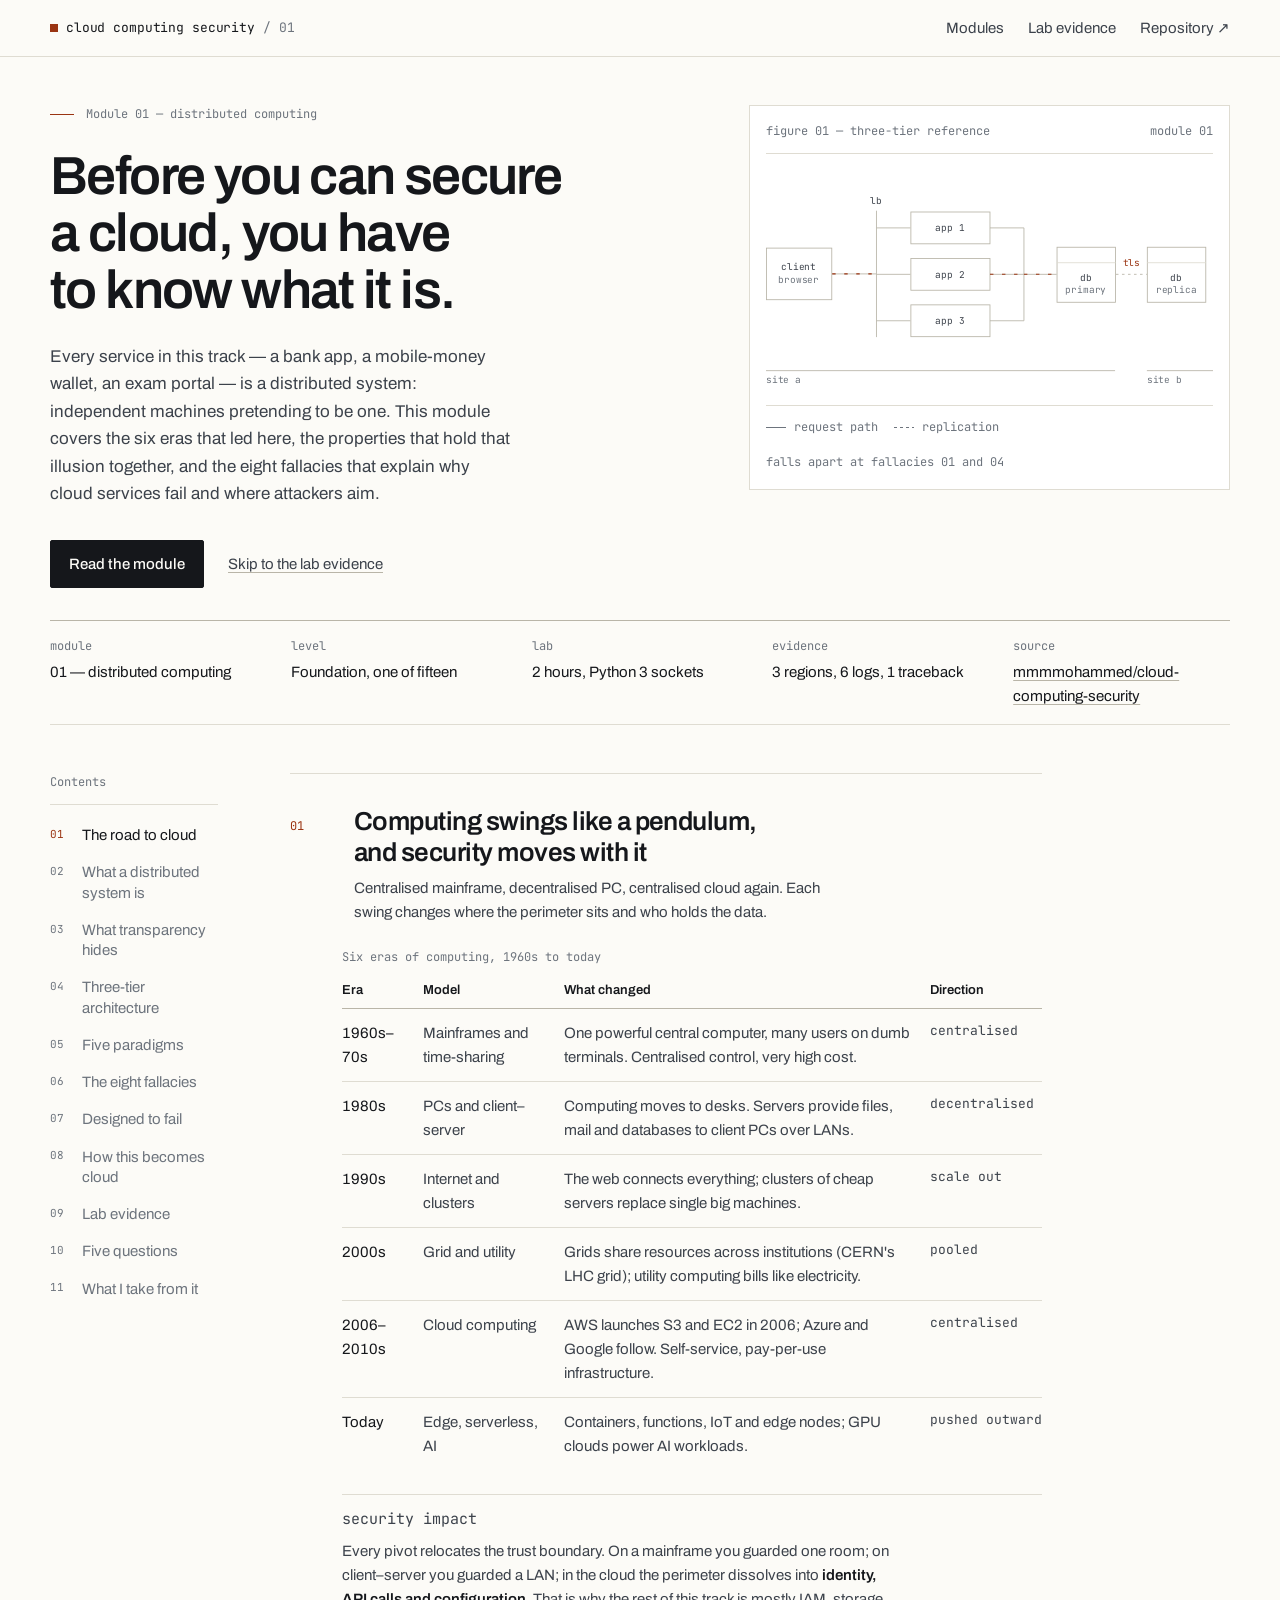
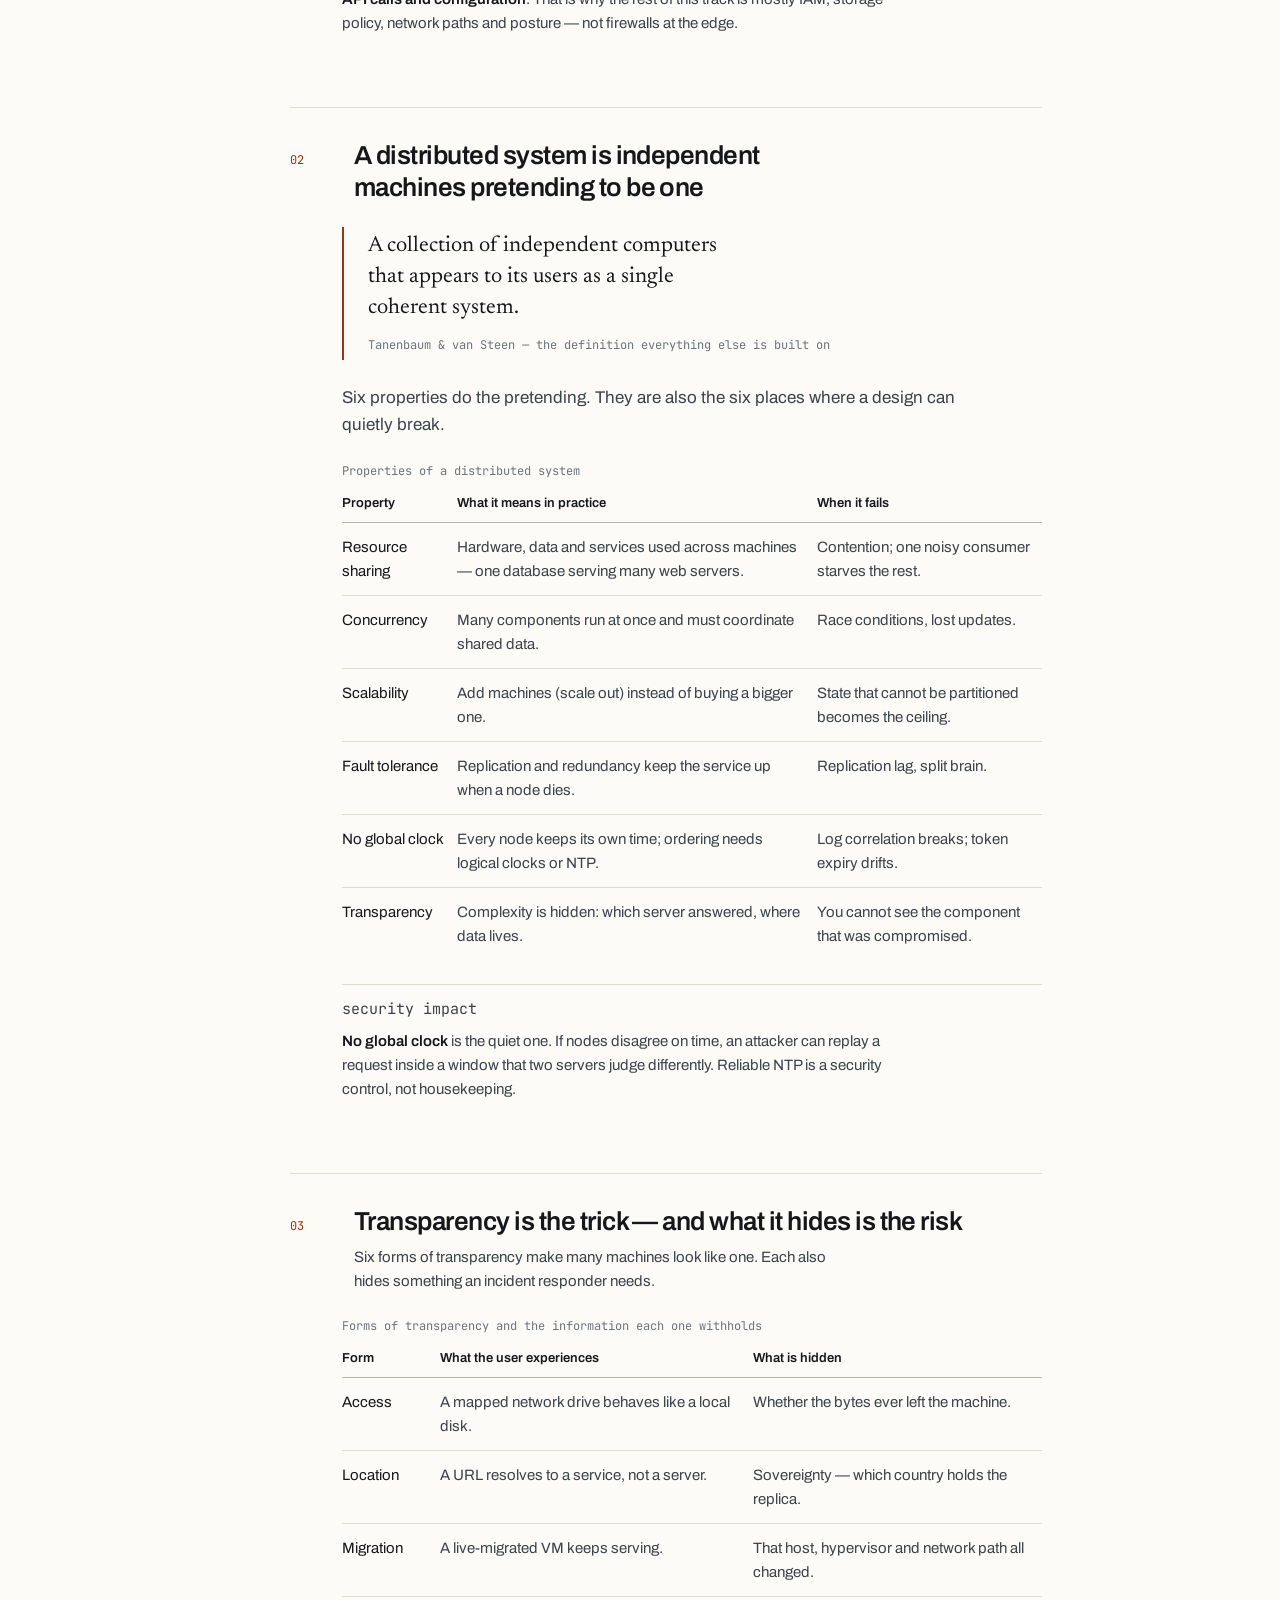
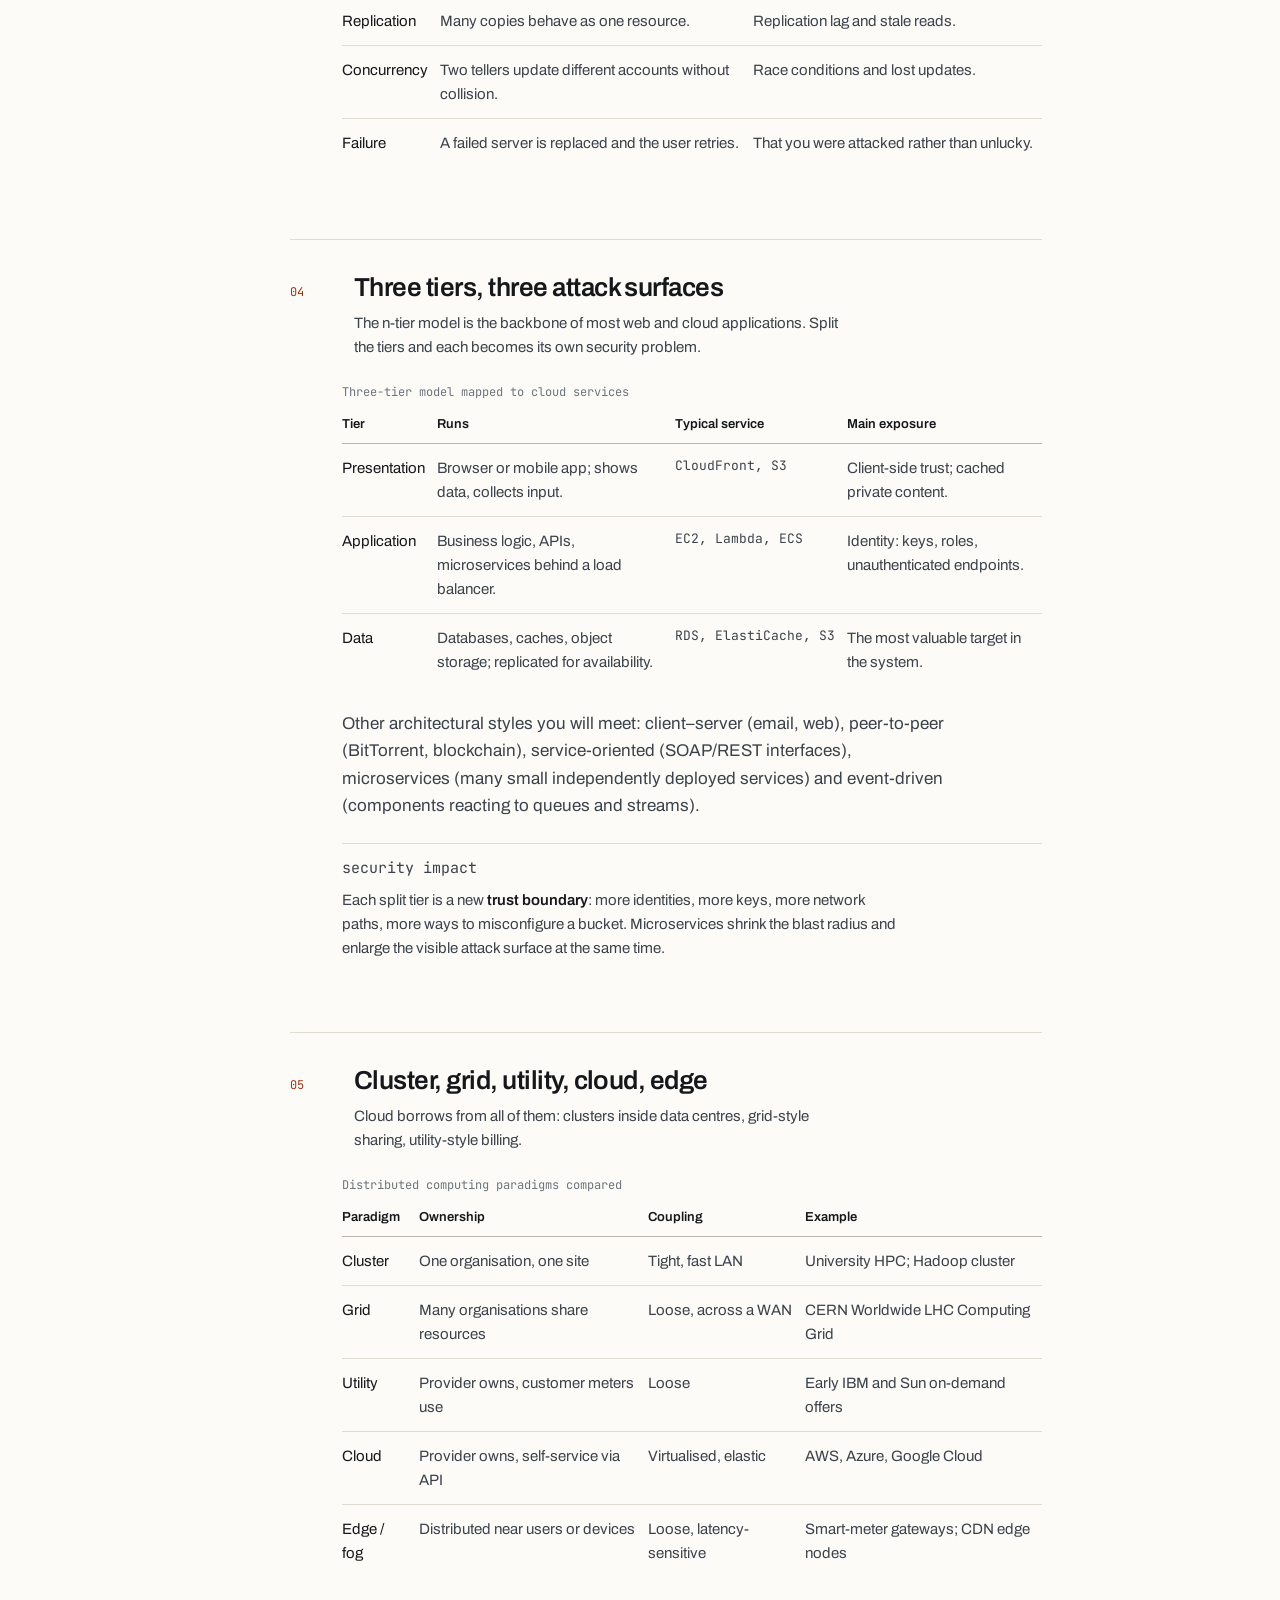
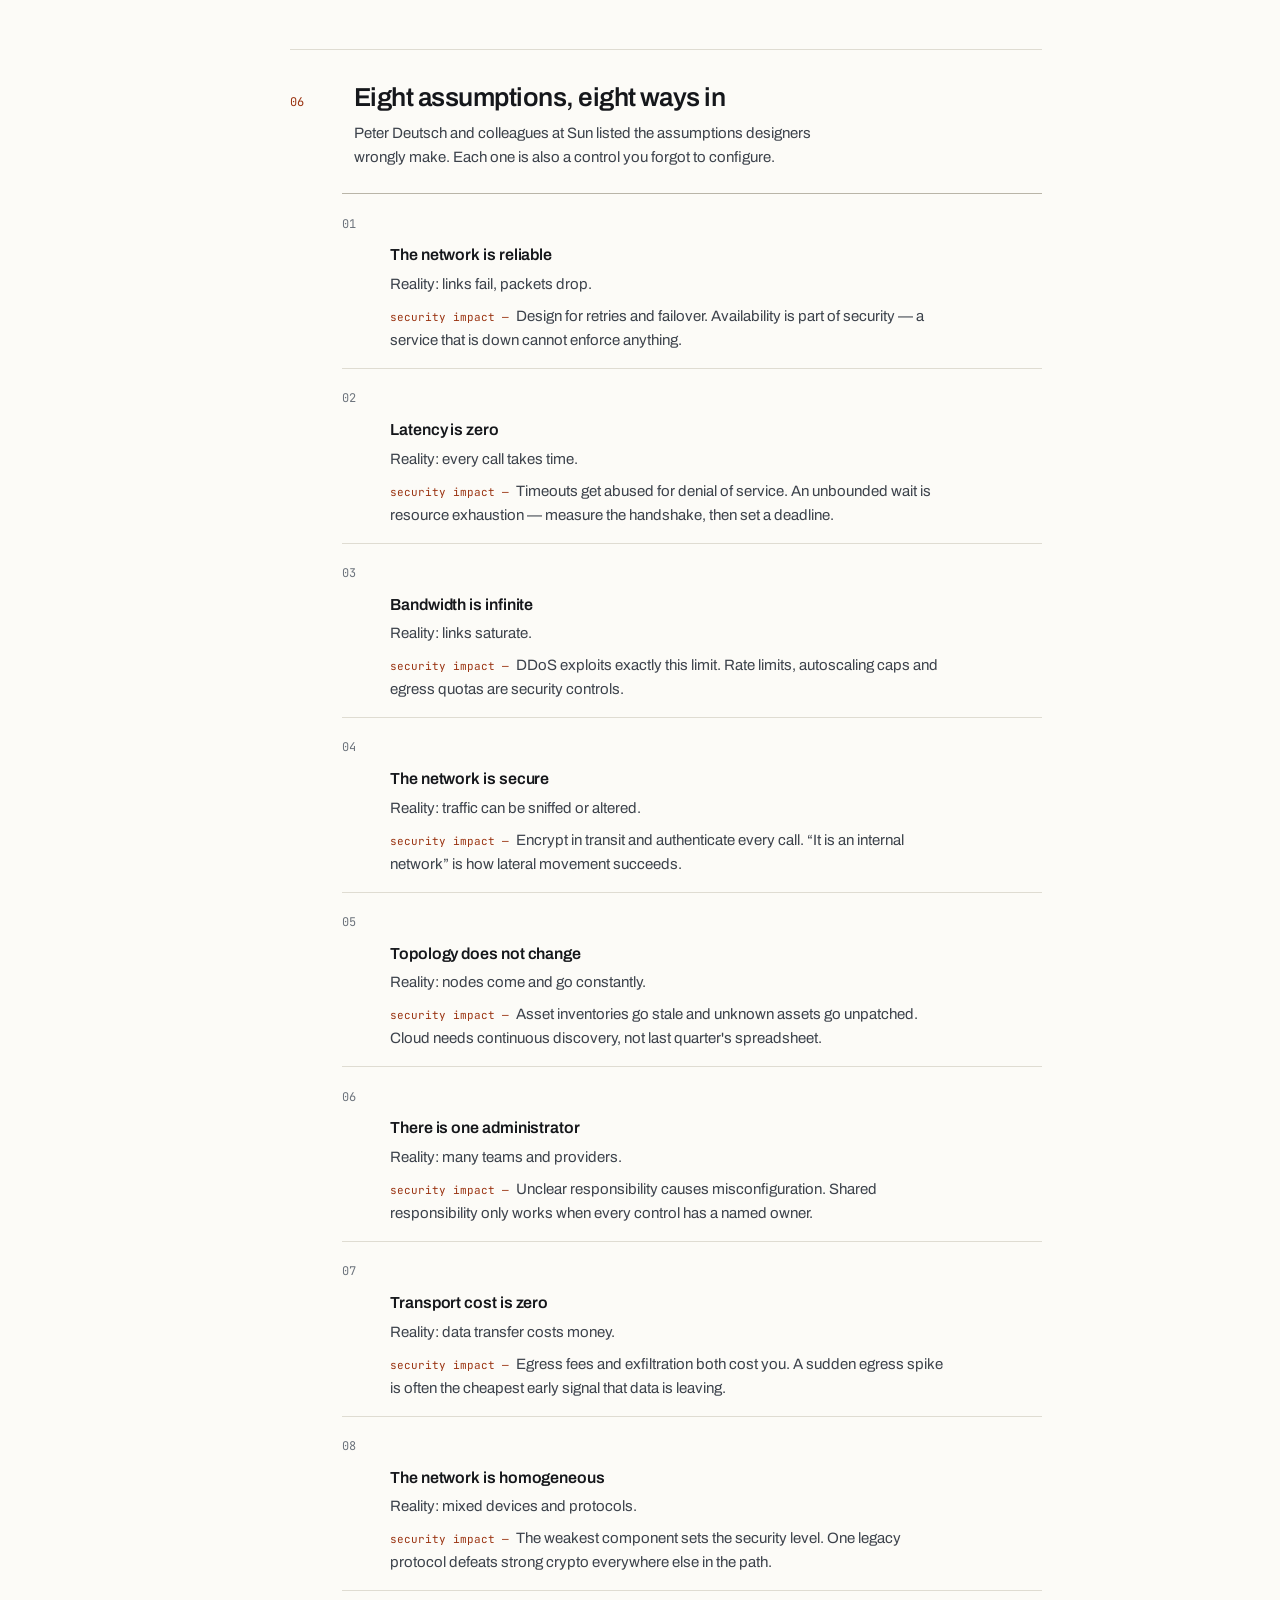
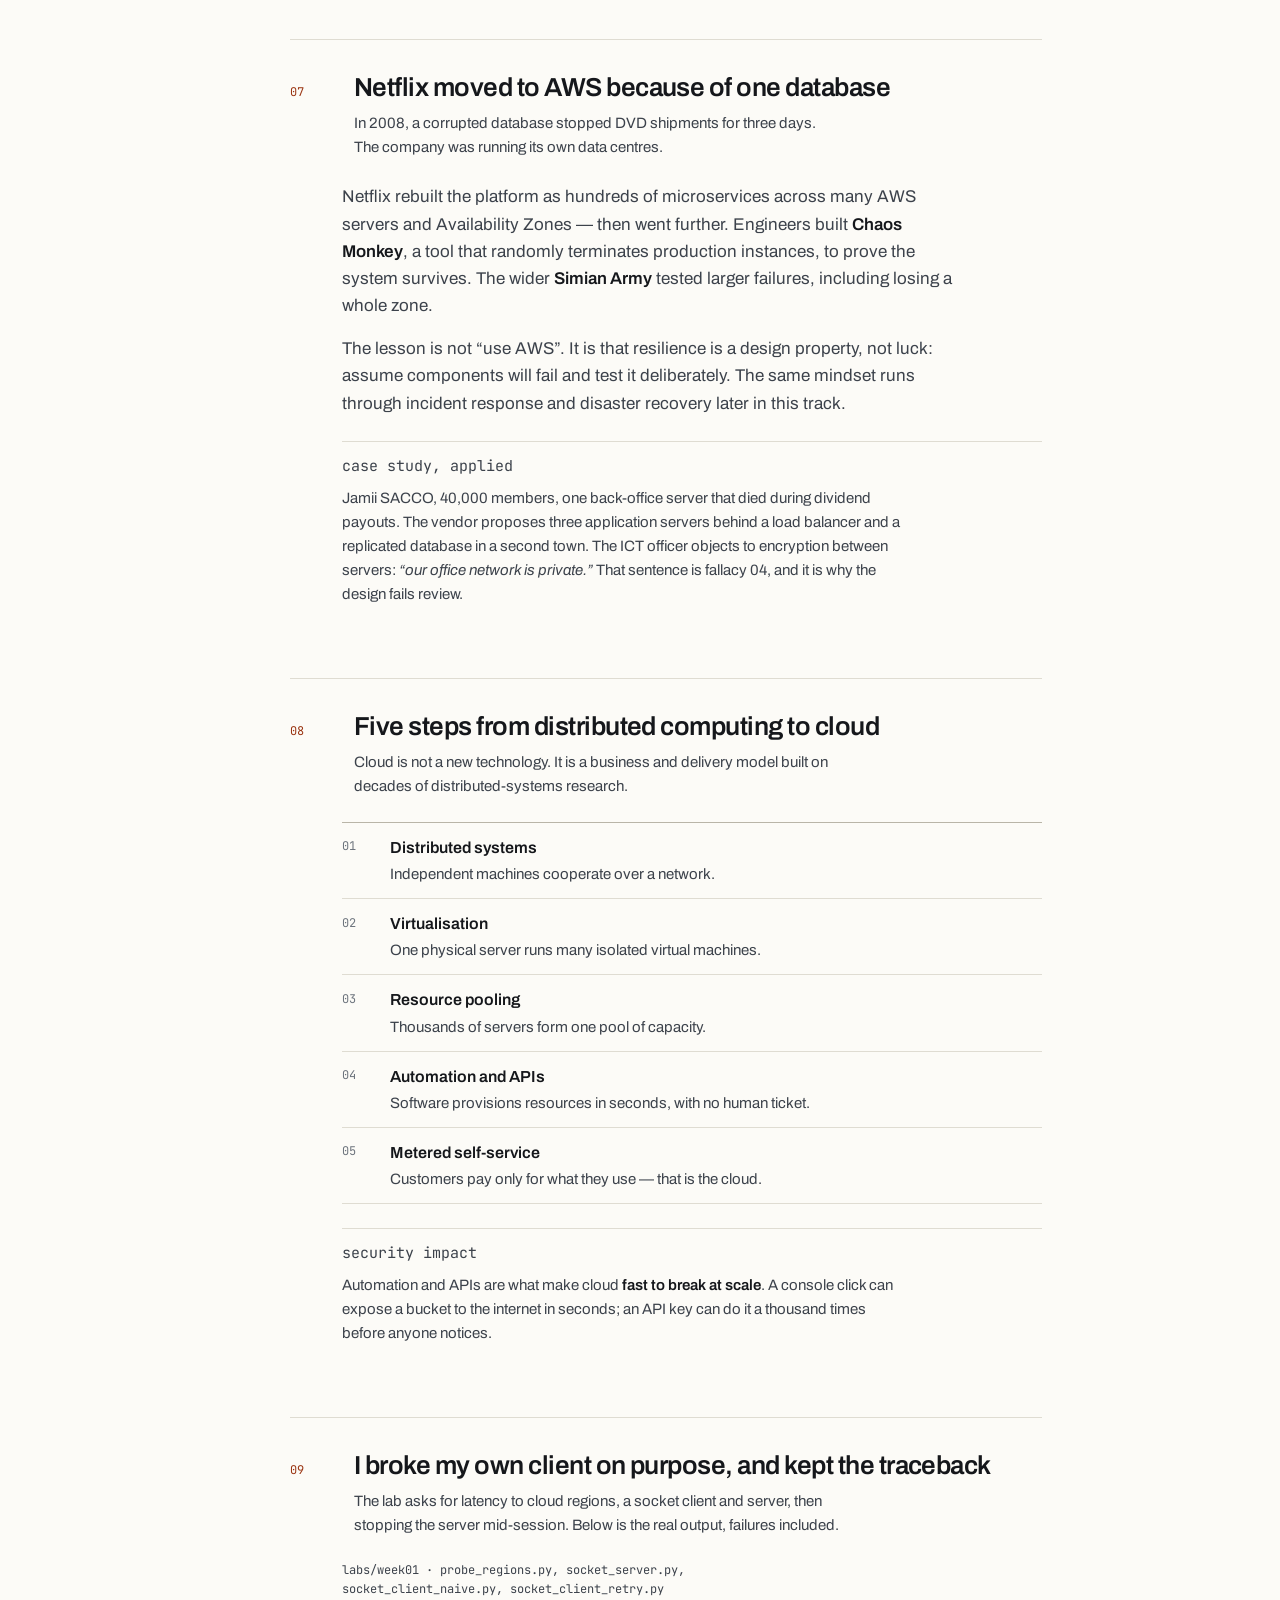
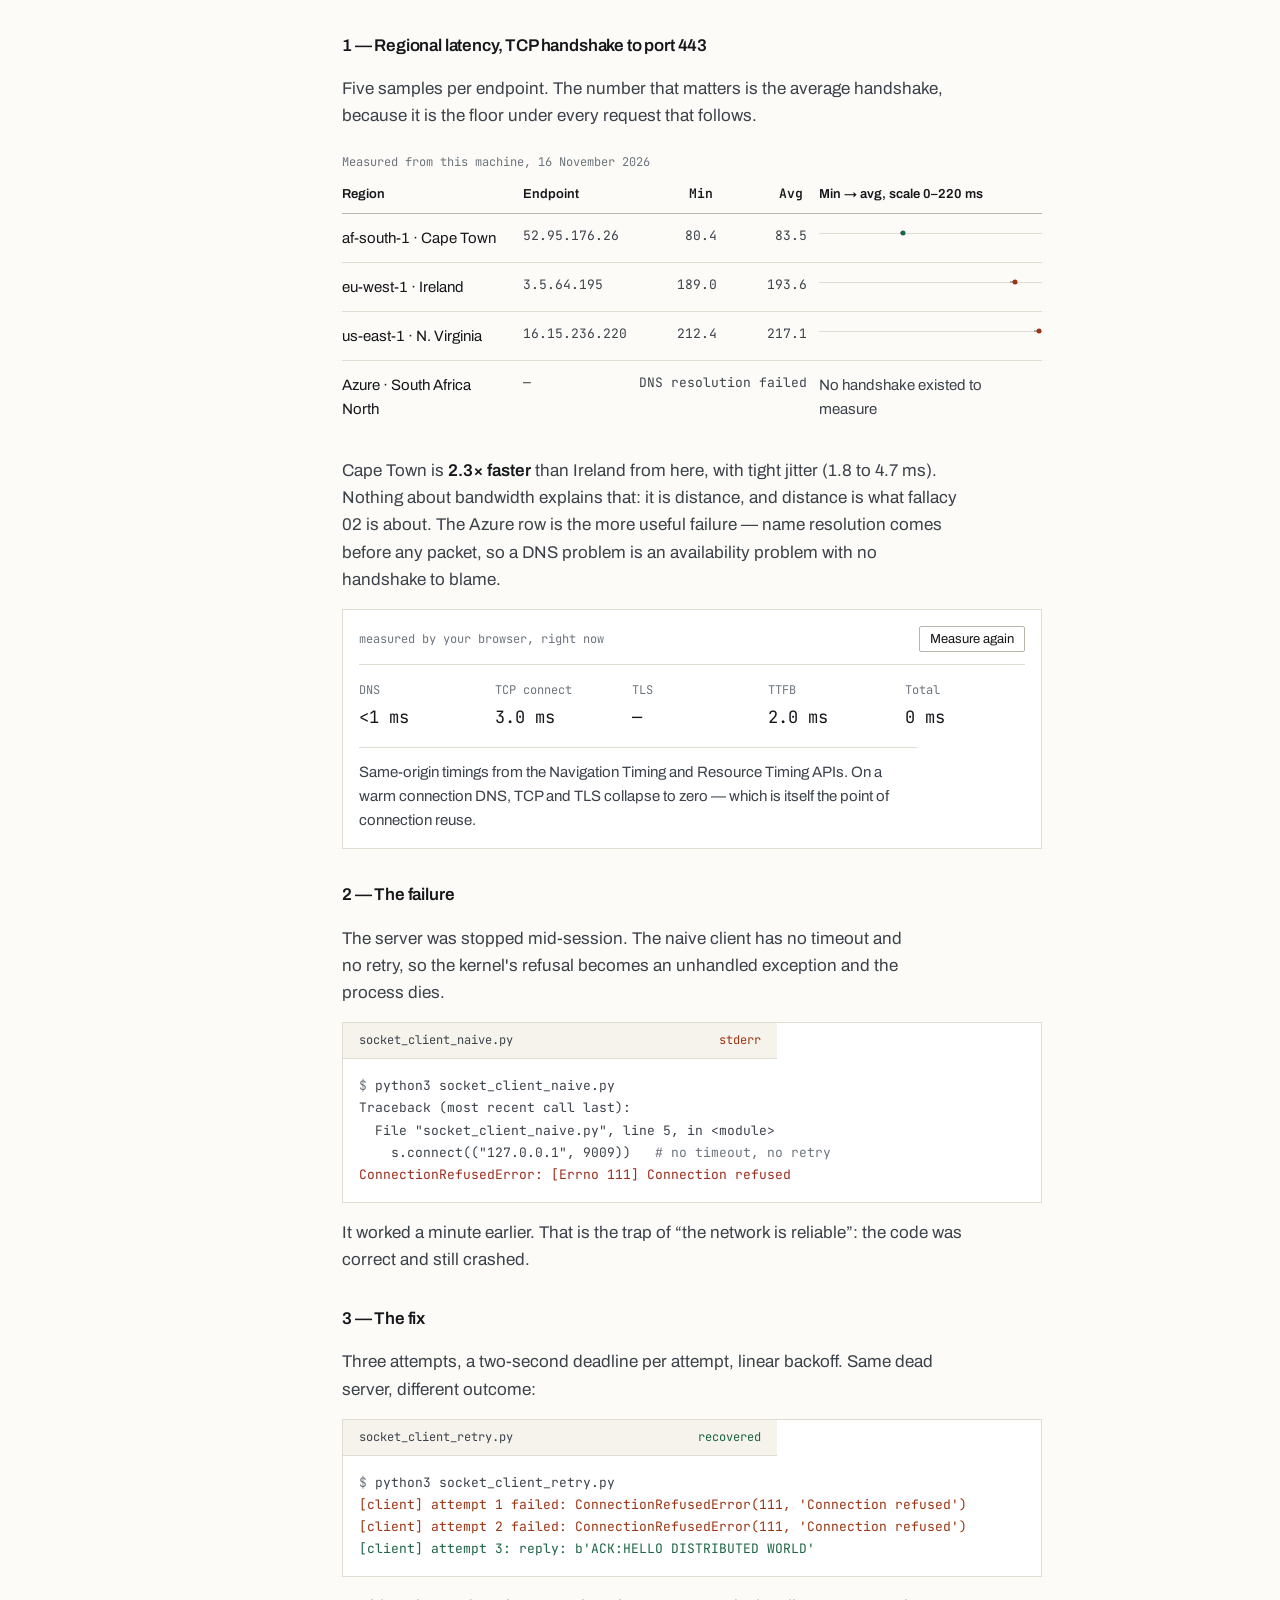
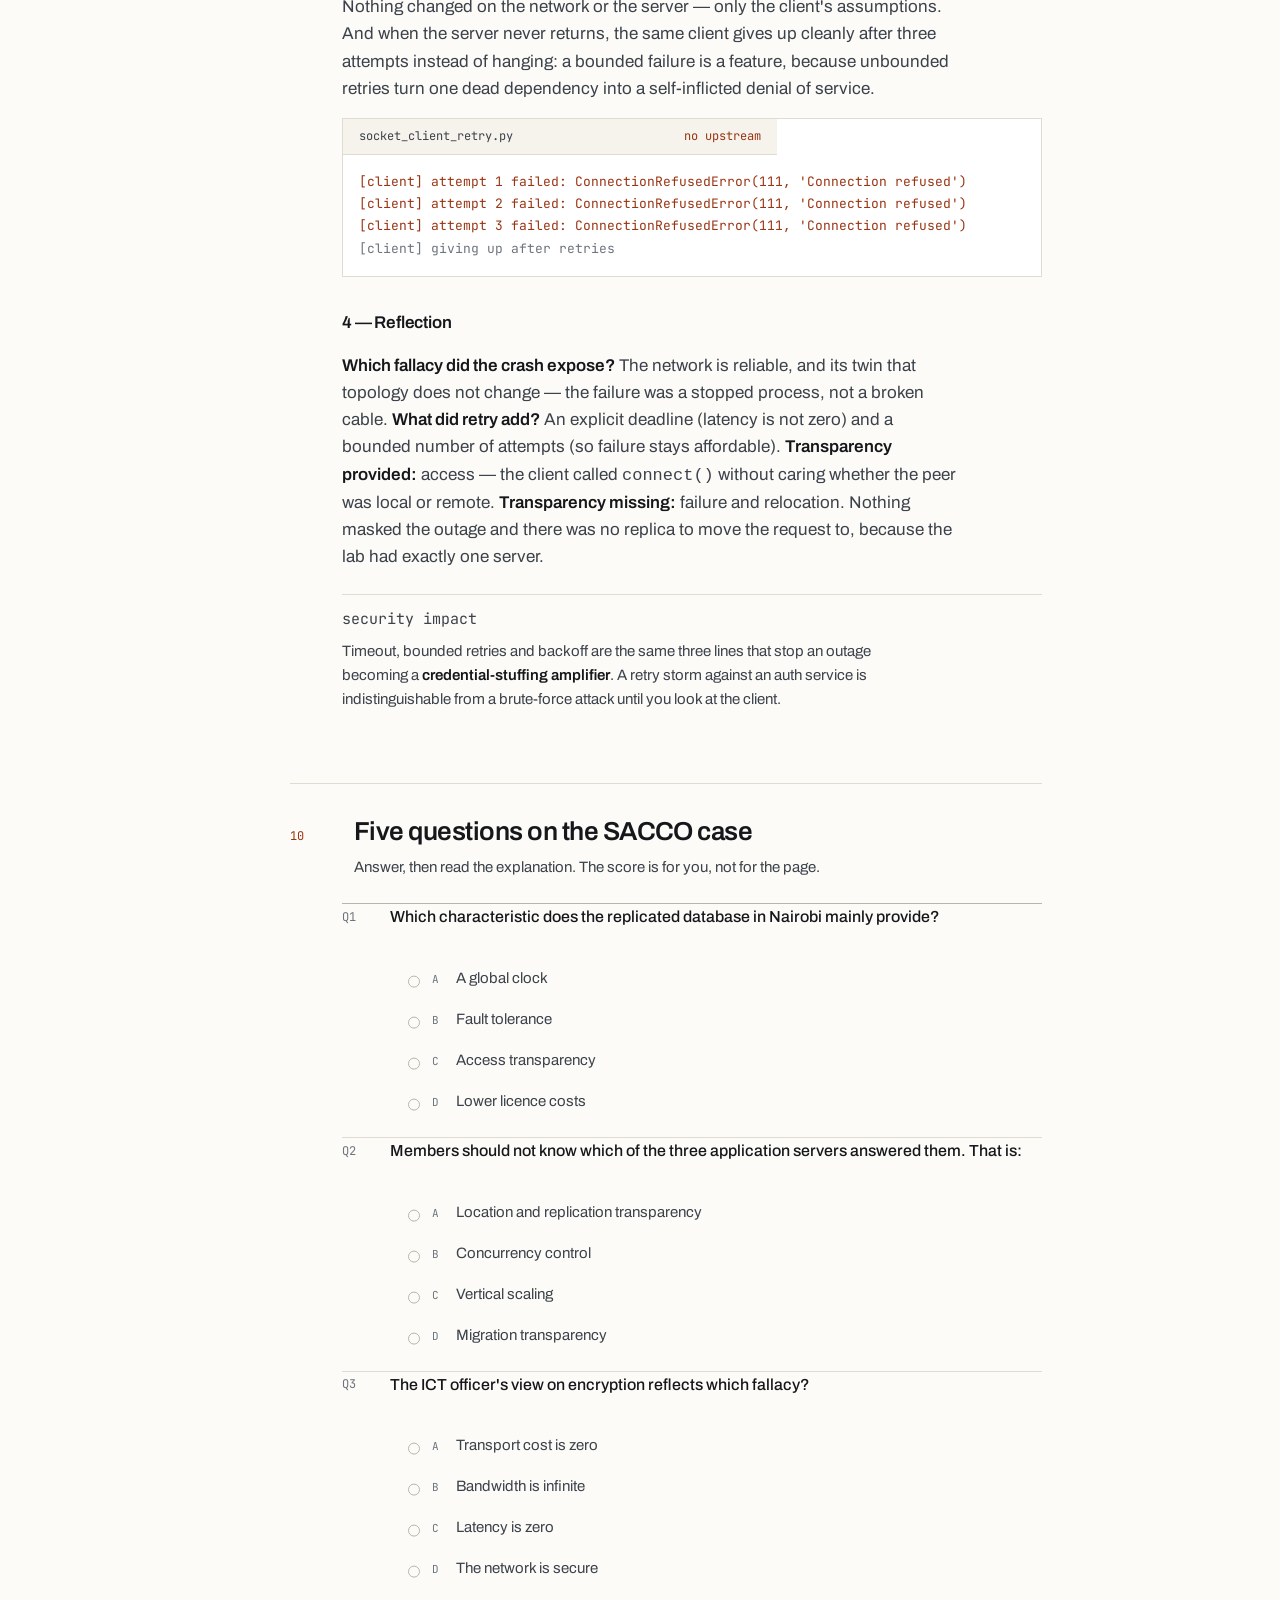
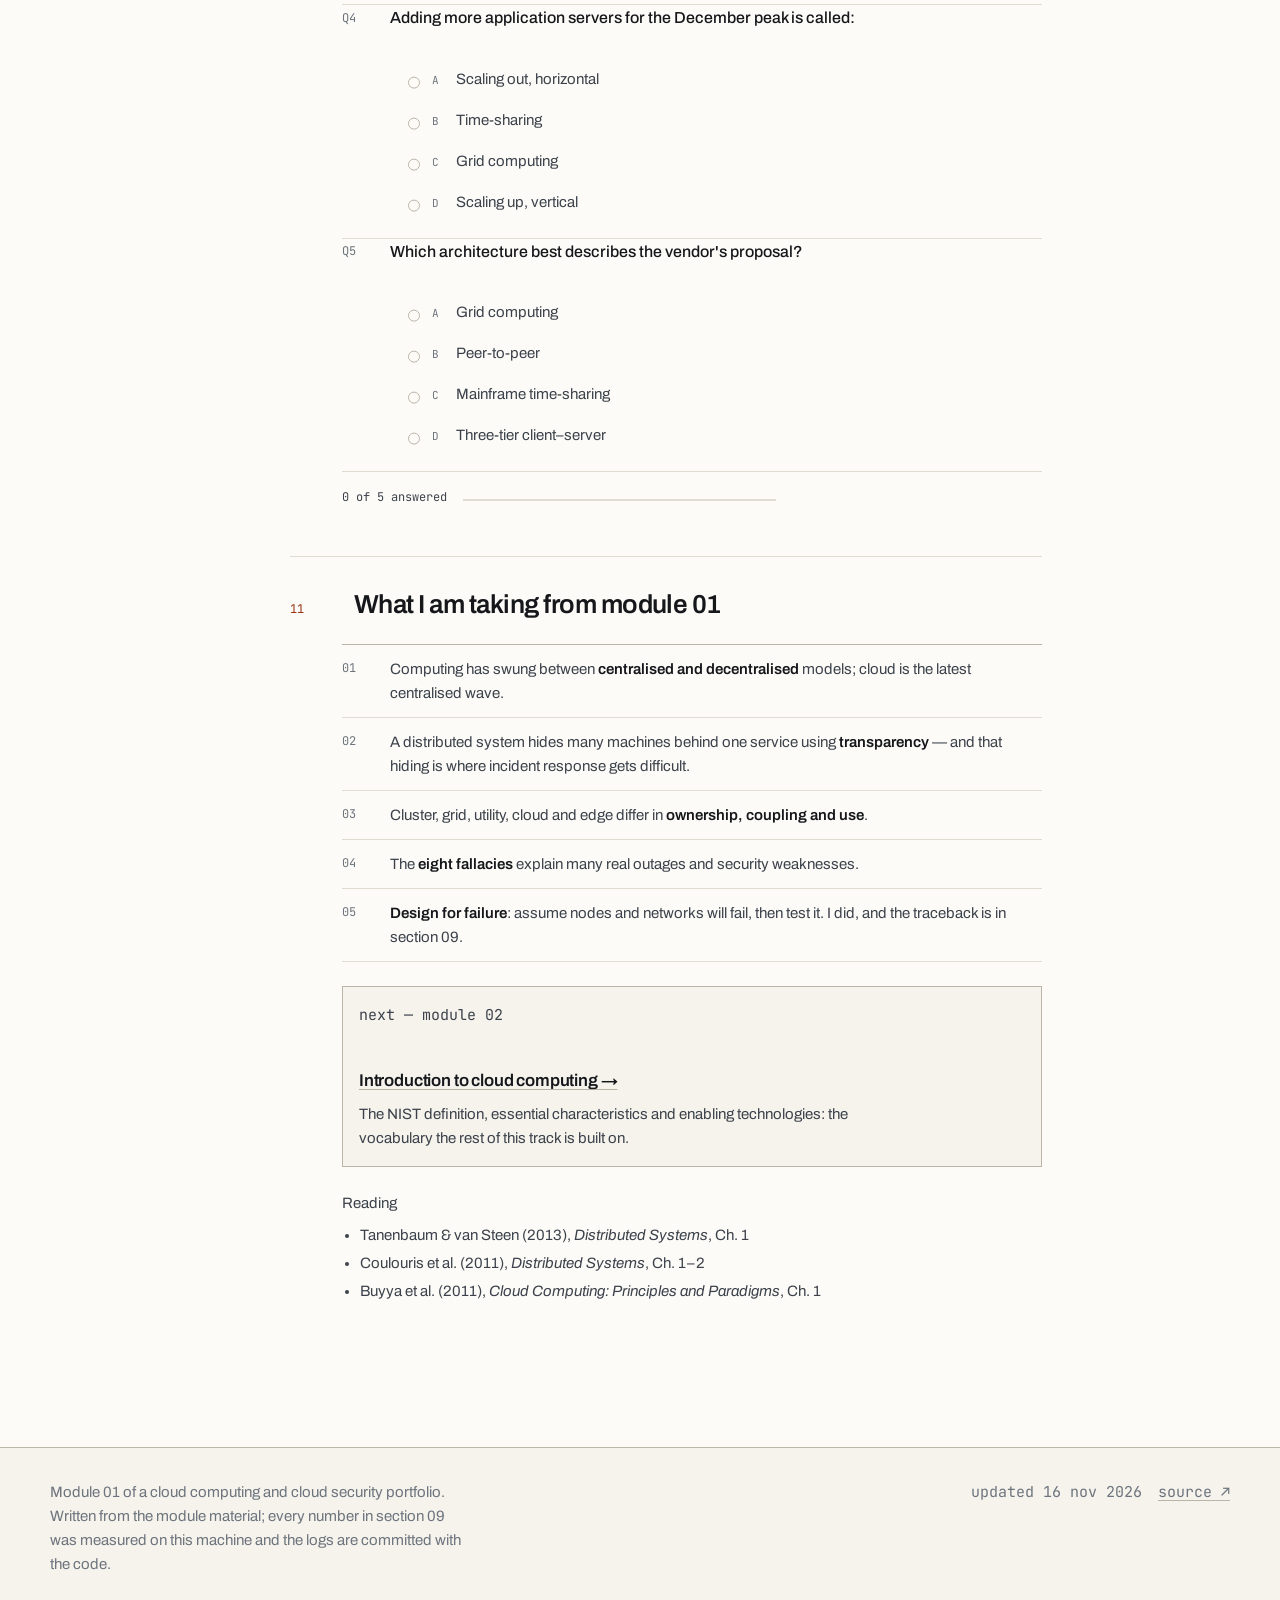
==== module-01/index.html @ 40a1c2cf "Add module 02 and turn the site into an indexed portfolio Module 02 works through the NIST SP 800-14" ====
<!DOCTYPE html>
<html lang="en">
<head>
<meta charset="utf-8" />
<meta name="viewport" content="width=device-width, initial-scale=1" />
<title>Module 01 — Distributed computing · Cloud computing security</title>
<meta name="description" content="Module 01 of a cloud computing security portfolio: the six eras of computing, the properties and transparency of distributed systems, the eight fallacies, and a socket lab that fails on purpose." />
<link rel="preconnect" href="https://fonts.googleapis.com" />
<link rel="preconnect" href="https://fonts.gstatic.com" crossorigin />
<link href="https://fonts.googleapis.com/css2?family=Archivo:wght@400;500;600&family=Newsreader:opsz,wght@6..72,400;6..72,500&family=JetBrains+Mono:wght@400;500&display=swap" rel="stylesheet" />
<link rel="stylesheet" href="../assets/css/styles.css" />
<link rel="icon" href="data:image/svg+xml,<svg xmlns='http://www.w3.org/2000/svg' viewBox='0 0 16 16'><rect width='16' height='16' fill='%2315171b'/><rect x='4' y='4' width='8' height='8' fill='%239a3412'/></svg>" />
</head>
<body id="top">
<a class="skip" href="#doc">Skip to contents</a>

<div class="progress" aria-hidden="true"><span class="progress__bar" id="progress"></span></div>

<header class="topbar">
  <div class="shell topbar__in">
    <a class="wordmark" href="../index.html"><span class="wordmark__mark" aria-hidden="true"></span>cloud computing security <span>/ 01</span></a>
    <nav class="topbar__nav" aria-label="Page">
      <a href="../index.html">Modules</a>
      <a href="#lab">Lab evidence</a>
      <a href="https://github.com/mmmmohammed/cloud-computing-security" target="_blank" rel="noopener">Repository ↗</a>
    </nav>
  </div>
</header>

<main>
  <!-- ======================================================== masthead === -->
  <section class="masthead shell" aria-labelledby="page-title">
    <div>
      <p class="kicker">Module 01 — distributed computing</p>
      <h1 id="page-title">Before you can secure a cloud, you have to know what it is.</h1>
      <p class="lede">
        Every service in this track — a bank app, a mobile-money wallet, an exam portal — is a distributed
        system: independent machines pretending to be one. This module covers the six eras that led here, the
        properties that hold that illusion together, and the eight fallacies that explain why cloud services
        fail and where attackers aim.
      </p>
      <div class="masthead__actions">
        <a class="btn" href="#eras">Read the module</a>
        <a class="quiet-link" href="#lab">Skip to the lab evidence</a>
      </div>
    </div>

    <div class="masthead__aside">
      <figure class="schematic">
        <div class="schematic__head">
          <span>figure 01 — three-tier reference</span>
          <span>module 01</span>
        </div>
        <svg viewBox="0 0 520 264" role="img" aria-label="Schematic: a browser reaches a load balancer that distributes requests to three application servers, which read and write a primary database; a dashed replication link connects the primary to a replica in a second site.">
          <!-- client -->
          <rect class="node" x="0.5" y="95.5" width="76" height="60" />
          <text class="svg-label svg-label--ink" x="38" y="121" text-anchor="middle">client</text>
          <text class="svg-label" x="38" y="136" text-anchor="middle">browser</text>

          <!-- client to lb -->
          <line class="wire" x1="77" y1="125.5" x2="128" y2="125.5" />
          <path class="flow" d="M77 125.5 H128" />

          <!-- load balancer -->
          <line class="wire" x1="128.5" y1="52" x2="128.5" y2="199" />
          <text class="svg-label svg-label--ink" x="128" y="44" text-anchor="middle">lb</text>

          <!-- apps -->
          <line class="wire" x1="128.5" y1="72" x2="168" y2="72" />
          <line class="wire" x1="128.5" y1="126" x2="168" y2="126" />
          <line class="wire" x1="128.5" y1="180" x2="168" y2="180" />
          <rect class="node" x="168.5" y="53.5" width="92" height="37" />
          <rect class="node" x="168.5" y="107.5" width="92" height="37" />
          <rect class="node" x="168.5" y="161.5" width="92" height="37" />
          <text class="svg-label svg-label--ink" x="214" y="76" text-anchor="middle">app 1</text>
          <text class="svg-label svg-label--ink" x="214" y="130" text-anchor="middle">app 2</text>
          <text class="svg-label svg-label--ink" x="214" y="184" text-anchor="middle">app 3</text>

          <!-- bus to database -->
          <line class="wire" x1="260.5" y1="72" x2="300" y2="72" />
          <line class="wire" x1="260.5" y1="126" x2="300" y2="126" />
          <line class="wire" x1="260.5" y1="180" x2="300" y2="180" />
          <line class="wire" x1="300" y1="72" x2="300" y2="180" />
          <line class="wire" x1="300" y1="126" x2="338" y2="126" />
          <path class="flow" d="M260.5 126 H300" />
          <path class="flow" d="M300 126 H338" />

          <!-- primary db -->
          <rect class="node" x="338.5" y="94.5" width="68" height="64" />
          <line class="node-line" x1="338.5" y1="112.5" x2="406.5" y2="112.5" />
          <text class="svg-label svg-label--ink" x="372" y="134" text-anchor="middle">db</text>
          <text class="svg-label" x="372" y="148" text-anchor="middle">primary</text>

          <!-- replication -->
          <line class="wire wire--repl" x1="407" y1="126" x2="443" y2="126" />
          <text class="svg-label svg-label--accent" x="425" y="116" text-anchor="middle">tls</text>

          <!-- replica db -->
          <rect class="node" x="443.5" y="94.5" width="68" height="64" />
          <line class="node-line" x1="443.5" y1="112.5" x2="511.5" y2="112.5" />
          <text class="svg-label svg-label--ink" x="477" y="134" text-anchor="middle">db</text>
          <text class="svg-label" x="477" y="148" text-anchor="middle">replica</text>

          <!-- site markers -->
          <line class="wire" x1="0" y1="238" x2="406" y2="238" />
          <text class="svg-label" x="0" y="252">site a</text>
          <line class="wire" x1="443" y1="238" x2="520" y2="238" />
          <text class="svg-label" x="443" y="252">site b</text>
        </svg>
        <figcaption class="schematic__legend">
          <span class="legend-item"><span class="legend-line" aria-hidden="true"></span>request path</span>
          <span class="legend-item"><span class="legend-line legend-line--dash" aria-hidden="true"></span>replication</span>
          <span class="legend-item">falls apart at fallacies 01 and 04</span>
        </figcaption>
      </figure>
    </div>
  </section>

  <!-- ===================================================== meta strip === -->
  <div class="shell">
    <dl class="meta-strip">
      <div>
        <dt>module</dt>
        <dd>01 — distributed computing</dd>
      </div>
      <div>
        <dt>level</dt>
        <dd>Foundation, one of fifteen</dd>
      </div>
      <div>
        <dt>lab</dt>
        <dd>2 hours, Python 3 sockets</dd>
      </div>
      <div>
        <dt>evidence</dt>
        <dd>3 regions, 6 logs, 1 traceback</dd>
      </div>
      <div>
        <dt>source</dt>
        <dd><a href="https://github.com/mmmmohammed/cloud-computing-security" target="_blank" rel="noopener">mmmmohammed/cloud-computing-security</a></dd>
      </div>
    </dl>
  </div>

  <!-- =========================================================== doc ==== -->
  <div class="doc shell" id="doc">
    <aside class="toc" aria-label="Contents">
      <p class="toc__title">Contents</p>
      <ol class="toc__list">
        <li><a href="#eras" data-spy><span>01</span>The road to cloud</a></li>
        <li><a href="#system" data-spy><span>02</span>What a distributed system is</a></li>
        <li><a href="#transparency" data-spy><span>03</span>What transparency hides</a></li>
        <li><a href="#architecture" data-spy><span>04</span>Three-tier architecture</a></li>
        <li><a href="#paradigms" data-spy><span>05</span>Five paradigms</a></li>
        <li><a href="#fallacies" data-spy><span>06</span>The eight fallacies</a></li>
        <li><a href="#case" data-spy><span>07</span>Designed to fail</a></li>
        <li><a href="#pipeline" data-spy><span>08</span>How this becomes cloud</a></li>
        <li><a href="#lab" data-spy><span>09</span>Lab evidence</a></li>
        <li><a href="#quiz" data-spy><span>10</span>Five questions</a></li>
        <li><a href="#takeaways" data-spy><span>11</span>What I take from it</a></li>
      </ol>
    </aside>

    <div class="doc__main">

      <details class="toc-mobile">
        <summary>Contents — 11 sections</summary>
        <ol class="toc__list">
          <li><a href="#eras"><span>01</span>The road to cloud</a></li>
          <li><a href="#system"><span>02</span>What a distributed system is</a></li>
          <li><a href="#transparency"><span>03</span>What transparency hides</a></li>
          <li><a href="#architecture"><span>04</span>Three-tier architecture</a></li>
          <li><a href="#paradigms"><span>05</span>Five paradigms</a></li>
          <li><a href="#fallacies"><span>06</span>The eight fallacies</a></li>
          <li><a href="#case"><span>07</span>Designed to fail</a></li>
          <li><a href="#pipeline"><span>08</span>How this becomes cloud</a></li>
          <li><a href="#lab"><span>09</span>Lab evidence</a></li>
          <li><a href="#quiz"><span>10</span>Five questions</a></li>
          <li><a href="#takeaways"><span>11</span>What I take from it</a></li>
        </ol>
      </details>

      <!-- 01 ------------------------------------------------------------- -->
      <section class="sec" id="eras" aria-labelledby="eras-h">
        <header class="sec-head">
          <p class="sec-idx">01</p>
          <div>
            <h2 id="eras-h">Computing swings like a pendulum, and security moves with it</h2>
            <p>Centralised mainframe, decentralised PC, centralised cloud again. Each swing changes where the perimeter sits and who holds the data.</p>
          </div>
        </header>
        <div class="sec-body">
          <div class="tbl-wrap">
            <table class="tbl">
              <caption>Six eras of computing, 1960s to today</caption>
              <thead>
                <tr>
                  <th scope="col">Era</th>
                  <th scope="col">Model</th>
                  <th scope="col">What changed</th>
                  <th scope="col">Direction</th>
                </tr>
              </thead>
              <tbody>
                <tr>
                  <td>1960s–70s</td>
                  <td>Mainframes and time-sharing</td>
                  <td>One powerful central computer, many users on dumb terminals. Centralised control, very high cost.</td>
                  <td class="id">centralised</td>
                </tr>
                <tr>
                  <td>1980s</td>
                  <td>PCs and client–server</td>
                  <td>Computing moves to desks. Servers provide files, mail and databases to client PCs over LANs.</td>
                  <td class="id">decentralised</td>
                </tr>
                <tr>
                  <td>1990s</td>
                  <td>Internet and clusters</td>
                  <td>The web connects everything; clusters of cheap servers replace single big machines.</td>
                  <td class="id">scale out</td>
                </tr>
                <tr>
                  <td>2000s</td>
                  <td>Grid and utility</td>
                  <td>Grids share resources across institutions (CERN's LHC grid); utility computing bills like electricity.</td>
                  <td class="id">pooled</td>
                </tr>
                <tr>
                  <td>2006–2010s</td>
                  <td>Cloud computing</td>
                  <td>AWS launches S3 and EC2 in 2006; Azure and Google follow. Self-service, pay-per-use infrastructure.</td>
                  <td class="id">centralised</td>
                </tr>
                <tr>
                  <td>Today</td>
                  <td>Edge, serverless, AI</td>
                  <td>Containers, functions, IoT and edge nodes; GPU clouds power AI workloads.</td>
                  <td class="id">pushed outward</td>
                </tr>
              </tbody>
            </table>
          </div>

          <aside class="note">
            <p class="note__label">security impact</p>
            <p>
              Every pivot relocates the trust boundary. On a mainframe you guarded one room; on client–server you
              guarded a LAN; in the cloud the perimeter dissolves into <strong>identity, API calls and
              configuration</strong>. That is why the rest of this track is mostly IAM, storage policy, network
              paths and posture — not firewalls at the edge.
            </p>
          </aside>
        </div>
      </section>

      <!-- 02 ------------------------------------------------------------- -->
      <section class="sec" id="system" aria-labelledby="system-h">
        <header class="sec-head">
          <p class="sec-idx">02</p>
          <div>
            <h2 id="system-h">A distributed system is independent machines pretending to be one</h2>
          </div>
        </header>
        <div class="sec-body">
          <blockquote class="pullquote">
            <p>A collection of independent computers that appears to its users as a single coherent system.</p>
            <footer>Tanenbaum &amp; van Steen — the definition everything else is built on</footer>
          </blockquote>

          <p>Six properties do the pretending. They are also the six places where a design can quietly break.</p>

          <div class="tbl-wrap">
            <table class="tbl">
              <caption>Properties of a distributed system</caption>
              <thead>
                <tr>
                  <th scope="col">Property</th>
                  <th scope="col">What it means in practice</th>
                  <th scope="col">When it fails</th>
                </tr>
              </thead>
              <tbody>
                <tr>
                  <td>Resource sharing</td>
                  <td>Hardware, data and services used across machines — one database serving many web servers.</td>
                  <td>Contention; one noisy consumer starves the rest.</td>
                </tr>
                <tr>
                  <td>Concurrency</td>
                  <td>Many components run at once and must coordinate shared data.</td>
                  <td>Race conditions, lost updates.</td>
                </tr>
                <tr>
                  <td>Scalability</td>
                  <td>Add machines (scale out) instead of buying a bigger one.</td>
                  <td>State that cannot be partitioned becomes the ceiling.</td>
                </tr>
                <tr>
                  <td>Fault tolerance</td>
                  <td>Replication and redundancy keep the service up when a node dies.</td>
                  <td>Replication lag, split brain.</td>
                </tr>
                <tr>
                  <td>No global clock</td>
                  <td>Every node keeps its own time; ordering needs logical clocks or NTP.</td>
                  <td>Log correlation breaks; token expiry drifts.</td>
                </tr>
                <tr>
                  <td>Transparency</td>
                  <td>Complexity is hidden: which server answered, where data lives.</td>
                  <td>You cannot see the component that was compromised.</td>
                </tr>
              </tbody>
            </table>
          </div>

          <aside class="note">
            <p class="note__label">security impact</p>
            <p>
              <strong>No global clock</strong> is the quiet one. If nodes disagree on time, an attacker can replay
              a request inside a window that two servers judge differently. Reliable NTP is a security control,
              not housekeeping.
            </p>
          </aside>
        </div>
      </section>

      <!-- 03 ------------------------------------------------------------- -->
      <section class="sec" id="transparency" aria-labelledby="transparency-h">
        <header class="sec-head">
          <p class="sec-idx">03</p>
          <div>
            <h2 id="transparency-h">Transparency is the trick — and what it hides is the risk</h2>
            <p>Six forms of transparency make many machines look like one. Each also hides something an incident responder needs.</p>
          </div>
        </header>
        <div class="sec-body">
          <div class="tbl-wrap">
            <table class="tbl">
              <caption>Forms of transparency and the information each one withholds</caption>
              <thead>
                <tr>
                  <th scope="col">Form</th>
                  <th scope="col">What the user experiences</th>
                  <th scope="col">What is hidden</th>
                </tr>
              </thead>
              <tbody>
                <tr>
                  <td>Access</td>
                  <td>A mapped network drive behaves like a local disk.</td>
                  <td>Whether the bytes ever left the machine.</td>
                </tr>
                <tr>
                  <td>Location</td>
                  <td>A URL resolves to a service, not a server.</td>
                  <td>Sovereignty — which country holds the replica.</td>
                </tr>
                <tr>
                  <td>Migration</td>
                  <td>A live-migrated VM keeps serving.</td>
                  <td>That host, hypervisor and network path all changed.</td>
                </tr>
                <tr>
                  <td>Replication</td>
                  <td>Many copies behave as one resource.</td>
                  <td>Replication lag and stale reads.</td>
                </tr>
                <tr>
                  <td>Concurrency</td>
                  <td>Two tellers update different accounts without collision.</td>
                  <td>Race conditions and lost updates.</td>
                </tr>
                <tr>
                  <td>Failure</td>
                  <td>A failed server is replaced and the user retries.</td>
                  <td>That you were attacked rather than unlucky.</td>
                </tr>
              </tbody>
            </table>
          </div>
        </div>
      </section>

      <!-- 04 ------------------------------------------------------------- -->
      <section class="sec" id="architecture" aria-labelledby="arch-h">
        <header class="sec-head">
          <p class="sec-idx">04</p>
          <div>
            <h2 id="arch-h">Three tiers, three attack surfaces</h2>
            <p>The n-tier model is the backbone of most web and cloud applications. Split the tiers and each becomes its own security problem.</p>
          </div>
        </header>
        <div class="sec-body">
          <div class="tbl-wrap">
            <table class="tbl">
              <caption>Three-tier model mapped to cloud services</caption>
              <thead>
                <tr>
                  <th scope="col">Tier</th>
                  <th scope="col">Runs</th>
                  <th scope="col">Typical service</th>
                  <th scope="col">Main exposure</th>
                </tr>
              </thead>
              <tbody>
                <tr>
                  <td>Presentation</td>
                  <td>Browser or mobile app; shows data, collects input.</td>
                  <td class="id">CloudFront, S3</td>
                  <td>Client-side trust; cached private content.</td>
                </tr>
                <tr>
                  <td>Application</td>
                  <td>Business logic, APIs, microservices behind a load balancer.</td>
                  <td class="id">EC2, Lambda, ECS</td>
                  <td>Identity: keys, roles, unauthenticated endpoints.</td>
                </tr>
                <tr>
                  <td>Data</td>
                  <td>Databases, caches, object storage; replicated for availability.</td>
                  <td class="id">RDS, ElastiCache, S3</td>
                  <td>The most valuable target in the system.</td>
                </tr>
              </tbody>
            </table>
          </div>

          <p>
            Other architectural styles you will meet: client–server (email, web), peer-to-peer (BitTorrent,
            blockchain), service-oriented (SOAP/REST interfaces), microservices (many small independently
            deployed services) and event-driven (components reacting to queues and streams).
          </p>

          <aside class="note">
            <p class="note__label">security impact</p>
            <p>
              Each split tier is a new <strong>trust boundary</strong>: more identities, more keys, more network
              paths, more ways to misconfigure a bucket. Microservices shrink the blast radius and enlarge the
              visible attack surface at the same time.
            </p>
          </aside>
        </div>
      </section>

      <!-- 05 ------------------------------------------------------------- -->
      <section class="sec" id="paradigms" aria-labelledby="paradigms-h">
        <header class="sec-head">
          <p class="sec-idx">05</p>
          <div>
            <h2 id="paradigms-h">Cluster, grid, utility, cloud, edge</h2>
            <p>Cloud borrows from all of them: clusters inside data centres, grid-style sharing, utility-style billing.</p>
          </div>
        </header>
        <div class="sec-body">
          <div class="tbl-wrap">
            <table class="tbl">
              <caption>Distributed computing paradigms compared</caption>
              <thead>
                <tr>
                  <th scope="col">Paradigm</th>
                  <th scope="col">Ownership</th>
                  <th scope="col">Coupling</th>
                  <th scope="col">Example</th>
                </tr>
              </thead>
              <tbody>
                <tr>
                  <td>Cluster</td>
                  <td>One organisation, one site</td>
                  <td>Tight, fast LAN</td>
                  <td>University HPC; Hadoop cluster</td>
                </tr>
                <tr>
                  <td>Grid</td>
                  <td>Many organisations share resources</td>
                  <td>Loose, across a WAN</td>
                  <td>CERN Worldwide LHC Computing Grid</td>
                </tr>
                <tr>
                  <td>Utility</td>
                  <td>Provider owns, customer meters use</td>
                  <td>Loose</td>
                  <td>Early IBM and Sun on-demand offers</td>
                </tr>
                <tr>
                  <td>Cloud</td>
                  <td>Provider owns, self-service via API</td>
                  <td>Virtualised, elastic</td>
                  <td>AWS, Azure, Google Cloud</td>
                </tr>
                <tr>
                  <td>Edge / fog</td>
                  <td>Distributed near users or devices</td>
                  <td>Loose, latency-sensitive</td>
                  <td>Smart-meter gateways; CDN edge nodes</td>
                </tr>
              </tbody>
            </table>
          </div>
        </div>
      </section>

      <!-- 06 ------------------------------------------------------------- -->
      <section class="sec" id="fallacies" aria-labelledby="fallacies-h">
        <header class="sec-head">
          <p class="sec-idx">06</p>
          <div>
            <h2 id="fallacies-h">Eight assumptions, eight ways in</h2>
            <p>Peter Deutsch and colleagues at Sun listed the assumptions designers wrongly make. Each one is also a control you forgot to configure.</p>
          </div>
        </header>
        <div class="sec-body">
          <ol class="fallacies">
            <li class="fallacy">
              <span class="fallacy__num">01</span>
              <div>
                <h3>The network is reliable</h3>
                <p class="fallacy__reality">Reality: links fail, packets drop.</p>
                <p class="fallacy__impact">Design for retries and failover. Availability is part of security — a service that is down cannot enforce anything.</p>
              </div>
            </li>
            <li class="fallacy">
              <span class="fallacy__num">02</span>
              <div>
                <h3>Latency is zero</h3>
                <p class="fallacy__reality">Reality: every call takes time.</p>
                <p class="fallacy__impact">Timeouts get abused for denial of service. An unbounded wait is resource exhaustion — measure the handshake, then set a deadline.</p>
              </div>
            </li>
            <li class="fallacy">
              <span class="fallacy__num">03</span>
              <div>
                <h3>Bandwidth is infinite</h3>
                <p class="fallacy__reality">Reality: links saturate.</p>
                <p class="fallacy__impact">DDoS exploits exactly this limit. Rate limits, autoscaling caps and egress quotas are security controls.</p>
              </div>
            </li>
            <li class="fallacy">
              <span class="fallacy__num">04</span>
              <div>
                <h3>The network is secure</h3>
                <p class="fallacy__reality">Reality: traffic can be sniffed or altered.</p>
                <p class="fallacy__impact">Encrypt in transit and authenticate every call. “It is an internal network” is how lateral movement succeeds.</p>
              </div>
            </li>
            <li class="fallacy">
              <span class="fallacy__num">05</span>
              <div>
                <h3>Topology does not change</h3>
                <p class="fallacy__reality">Reality: nodes come and go constantly.</p>
                <p class="fallacy__impact">Asset inventories go stale and unknown assets go unpatched. Cloud needs continuous discovery, not last quarter's spreadsheet.</p>
              </div>
            </li>
            <li class="fallacy">
              <span class="fallacy__num">06</span>
              <div>
                <h3>There is one administrator</h3>
                <p class="fallacy__reality">Reality: many teams and providers.</p>
                <p class="fallacy__impact">Unclear responsibility causes misconfiguration. Shared responsibility only works when every control has a named owner.</p>
              </div>
            </li>
            <li class="fallacy">
              <span class="fallacy__num">07</span>
              <div>
                <h3>Transport cost is zero</h3>
                <p class="fallacy__reality">Reality: data transfer costs money.</p>
                <p class="fallacy__impact">Egress fees and exfiltration both cost you. A sudden egress spike is often the cheapest early signal that data is leaving.</p>
              </div>
            </li>
            <li class="fallacy">
              <span class="fallacy__num">08</span>
              <div>
                <h3>The network is homogeneous</h3>
                <p class="fallacy__reality">Reality: mixed devices and protocols.</p>
                <p class="fallacy__impact">The weakest component sets the security level. One legacy protocol defeats strong crypto everywhere else in the path.</p>
              </div>
            </li>
          </ol>
        </div>
      </section>

      <!-- 07 ------------------------------------------------------------- -->
      <section class="sec" id="case" aria-labelledby="case-h">
        <header class="sec-head">
          <p class="sec-idx">07</p>
          <div>
            <h2 id="case-h">Netflix moved to AWS because of one database</h2>
            <p>In 2008, a corrupted database stopped DVD shipments for three days. The company was running its own data centres.</p>
          </div>
        </header>
        <div class="sec-body">
          <p>
            Netflix rebuilt the platform as hundreds of microservices across many AWS servers and Availability
            Zones — then went further. Engineers built <strong>Chaos Monkey</strong>, a tool that randomly
            terminates production instances, to prove the system survives. The wider <strong>Simian Army</strong>
            tested larger failures, including losing a whole zone.
          </p>
          <p>
            The lesson is not “use AWS”. It is that resilience is a design property, not luck: assume components
            will fail and test it deliberately. The same mindset runs through incident response and disaster
            recovery later in this track.
          </p>

          <aside class="note">
            <p class="note__label">case study, applied</p>
            <p>
              Jamii SACCO, 40,000 members, one back-office server that died during dividend payouts. The vendor
              proposes three application servers behind a load balancer and a replicated database in a second
              town. The ICT officer objects to encryption between servers: <em>“our office network is private.”</em>
              That sentence is fallacy 04, and it is why the design fails review.
            </p>
          </aside>
        </div>
      </section>

      <!-- 08 ------------------------------------------------------------- -->
      <section class="sec" id="pipeline" aria-labelledby="pipeline-h">
        <header class="sec-head">
          <p class="sec-idx">08</p>
          <div>
            <h2 id="pipeline-h">Five steps from distributed computing to cloud</h2>
            <p>Cloud is not a new technology. It is a business and delivery model built on decades of distributed-systems research.</p>
          </div>
        </header>
        <div class="sec-body">
          <ol class="steps">
            <li><span></span><div><b>Distributed systems</b>Independent machines cooperate over a network.</div></li>
            <li><span></span><div><b>Virtualisation</b>One physical server runs many isolated virtual machines.</div></li>
            <li><span></span><div><b>Resource pooling</b>Thousands of servers form one pool of capacity.</div></li>
            <li><span></span><div><b>Automation and APIs</b>Software provisions resources in seconds, with no human ticket.</div></li>
            <li><span></span><div><b>Metered self-service</b>Customers pay only for what they use — that is the cloud.</div></li>
          </ol>

          <aside class="note">
            <p class="note__label">security impact</p>
            <p>
              Automation and APIs are what make cloud <strong>fast to break at scale</strong>. A console click can
              expose a bucket to the internet in seconds; an API key can do it a thousand times before anyone
              notices.
            </p>
          </aside>
        </div>
      </section>

      <!-- 09 ------------------------------------------------------------- -->
      <section class="sec" id="lab" aria-labelledby="lab-h">
        <header class="sec-head">
          <p class="sec-idx">09</p>
          <div>
            <h2 id="lab-h">I broke my own client on purpose, and kept the traceback</h2>
            <p>The lab asks for latency to cloud regions, a socket client and server, then stopping the server mid-session. Below is the real output, failures included.</p>
          </div>
        </header>
        <div class="sec-body">
          <p class="file-path">labs/week01 · probe_regions.py, socket_server.py, socket_client_naive.py, socket_client_retry.py</p>

          <h3>1 — Regional latency, TCP handshake to port 443</h3>
          <p>Five samples per endpoint. The number that matters is the average handshake, because it is the floor under every request that follows.</p>

          <div class="tbl-wrap">
            <table class="tbl">
              <caption>Measured from this machine, 16 November 2026</caption>
              <thead>
                <tr>
                  <th scope="col">Region</th>
                  <th scope="col">Endpoint</th>
                  <th scope="col" class="num">Min</th>
                  <th scope="col" class="num">Avg</th>
                  <th scope="col">Min → avg, scale 0–220 ms</th>
                </tr>
              </thead>
              <tbody>
                <tr>
                  <td>af-south-1 · Cape Town</td>
                  <td class="id">52.95.176.26</td>
                  <td class="num">80.4</td>
                  <td class="num">83.5</td>
                  <td>
                    <span class="range range--best">
                      <span class="range__fill" style="left:36.5%;width:1.5%"></span>
                      <span class="range__dot" style="left:38%"></span>
                    </span>
                  </td>
                </tr>
                <tr>
                  <td>eu-west-1 · Ireland</td>
                  <td class="id">3.5.64.195</td>
                  <td class="num">189.0</td>
                  <td class="num">193.6</td>
                  <td>
                    <span class="range">
                      <span class="range__fill" style="left:85.9%;width:2.1%"></span>
                      <span class="range__dot" style="left:88%"></span>
                    </span>
                  </td>
                </tr>
                <tr>
                  <td>us-east-1 · N. Virginia</td>
                  <td class="id">16.15.236.220</td>
                  <td class="num">212.4</td>
                  <td class="num">217.1</td>
                  <td>
                    <span class="range">
                      <span class="range__fill" style="left:96.5%;width:2.2%"></span>
                      <span class="range__dot" style="left:98.7%"></span>
                    </span>
                  </td>
                </tr>
                <tr>
                  <td>Azure · South Africa North</td>
                  <td class="id">—</td>
                  <td class="num" colspan="2">DNS resolution failed</td>
                  <td>No handshake existed to measure</td>
                </tr>
              </tbody>
            </table>
          </div>

          <p>
            Cape Town is <strong>2.3× faster</strong> than Ireland from here, with tight jitter (1.8 to 4.7 ms).
            Nothing about bandwidth explains that: it is distance, and distance is what fallacy 02 is about.
            The Azure row is the more useful failure — name resolution comes before any packet, so a DNS problem
            is an availability problem with no handshake to blame.
          </p>

          <div class="measure" id="measure">
            <div class="measure__head">
              <p>measured by your browser, right now</p>
              <button class="mini-btn" type="button" id="measure-btn">Measure again</button>
            </div>
            <dl class="measure__grid" aria-live="polite">
              <div><dt>DNS</dt><dd id="m-dns">—</dd></div>
              <div><dt>TCP connect</dt><dd id="m-tcp">—</dd></div>
              <div><dt>TLS</dt><dd id="m-tls">—</dd></div>
              <div><dt>TTFB</dt><dd id="m-ttfb">—</dd></div>
              <div><dt>Total</dt><dd id="m-total">—</dd></div>
            </dl>
            <p class="measure__note" id="m-note">
              Same-origin timings from the Navigation Timing and Resource Timing APIs. On a warm connection DNS,
              TCP and TLS collapse to zero — which is itself the point of connection reuse.
            </p>
          </div>

          <h3>2 — The failure</h3>
          <p>
            The server was stopped mid-session. The naive client has no timeout and no retry, so the kernel's
            refusal becomes an unhandled exception and the process dies.
          </p>

          <div class="code">
            <p class="code__head"><span>socket_client_naive.py</span><span class="code__tag">stderr</span></p>
<pre><span class="c-prompt">$</span> python3 socket_client_naive.py
Traceback (most recent call last):
  File "socket_client_naive.py", line 5, in &lt;module&gt;
    s.connect(("127.0.0.1", 9009))   <span class="c-dim"># no timeout, no retry</span>
<span class="c-err">ConnectionRefusedError: [Errno 111] Connection refused</span></pre>
          </div>

          <p>It worked a minute earlier. That is the trap of “the network is reliable”: the code was correct and still crashed.</p>

          <h3>3 — The fix</h3>
          <p>Three attempts, a two-second deadline per attempt, linear backoff. Same dead server, different outcome:</p>

          <div class="code">
            <p class="code__head"><span>socket_client_retry.py</span><span class="code__tag code__tag--ok">recovered</span></p>
<pre><span class="c-prompt">$</span> python3 socket_client_retry.py
<span class="c-warn">[client] attempt 1 failed: ConnectionRefusedError(111, 'Connection refused')</span>
<span class="c-warn">[client] attempt 2 failed: ConnectionRefusedError(111, 'Connection refused')</span>
<span class="c-ok">[client] attempt 3: reply: b'ACK:HELLO DISTRIBUTED WORLD'</span></pre>
          </div>

          <p>
            Nothing changed on the network or the server — only the client's assumptions. And when the server
            never returns, the same client gives up cleanly after three attempts instead of hanging: a bounded
            failure is a feature, because unbounded retries turn one dead dependency into a self-inflicted
            denial of service.
          </p>

          <div class="code">
            <p class="code__head"><span>socket_client_retry.py</span><span class="code__tag">no upstream</span></p>
<pre><span class="c-warn">[client] attempt 1 failed: ConnectionRefusedError(111, 'Connection refused')</span>
<span class="c-warn">[client] attempt 2 failed: ConnectionRefusedError(111, 'Connection refused')</span>
<span class="c-warn">[client] attempt 3 failed: ConnectionRefusedError(111, 'Connection refused')</span>
<span class="c-dim">[client] giving up after retries</span></pre>
          </div>

          <h3>4 — Reflection</h3>
          <p>
            <strong>Which fallacy did the crash expose?</strong> The network is reliable, and its twin that
            topology does not change — the failure was a stopped process, not a broken cable.
            <strong>What did retry add?</strong> An explicit deadline (latency is not zero) and a bounded number
            of attempts (so failure stays affordable). <strong>Transparency provided:</strong> access — the
            client called <code>connect()</code> without caring whether the peer was local or remote.
            <strong>Transparency missing:</strong> failure and relocation. Nothing masked the outage and there
            was no replica to move the request to, because the lab had exactly one server.
          </p>

          <aside class="note">
            <p class="note__label">security impact</p>
            <p>
              Timeout, bounded retries and backoff are the same three lines that stop an outage becoming a
              <strong>credential-stuffing amplifier</strong>. A retry storm against an auth service is
              indistinguishable from a brute-force attack until you look at the client.
            </p>
          </aside>
        </div>
      </section>

      <!-- 10 ------------------------------------------------------------- -->
      <section class="sec" id="quiz" aria-labelledby="quiz-h">
        <header class="sec-head">
          <p class="sec-idx">10</p>
          <div>
            <h2 id="quiz-h">Five questions on the SACCO case</h2>
            <p>Answer, then read the explanation. The score is for you, not for the page.</p>
          </div>
        </header>
        <div class="sec-body">
          <form class="quiz" id="quiz">
            <fieldset class="q" data-answer="B">
              <legend><span class="q__num">Q1</span>Which characteristic does the replicated database in Nairobi mainly provide?</legend>
              <div class="opts">
                <label class="opt"><input type="radio" name="q1" value="A"><span class="opt__key">A</span><span>A global clock</span></label>
                <label class="opt"><input type="radio" name="q1" value="B"><span class="opt__key">B</span><span>Fault tolerance</span></label>
                <label class="opt"><input type="radio" name="q1" value="C"><span class="opt__key">C</span><span>Access transparency</span></label>
                <label class="opt"><input type="radio" name="q1" value="D"><span class="opt__key">D</span><span>Lower licence costs</span></label>
              </div>
              <p class="feedback" hidden><b>B. Fault tolerance.</b> A second copy at another site lets withdrawals continue when one site fails. It is not a clock, and it hides nothing from the user.</p>
            </fieldset>

            <fieldset class="q" data-answer="A">
              <legend><span class="q__num">Q2</span>Members should not know which of the three application servers answered them. That is:</legend>
              <div class="opts">
                <label class="opt"><input type="radio" name="q2" value="A"><span class="opt__key">A</span><span>Location and replication transparency</span></label>
                <label class="opt"><input type="radio" name="q2" value="B"><span class="opt__key">B</span><span>Concurrency control</span></label>
                <label class="opt"><input type="radio" name="q2" value="C"><span class="opt__key">C</span><span>Vertical scaling</span></label>
                <label class="opt"><input type="radio" name="q2" value="D"><span class="opt__key">D</span><span>Migration transparency</span></label>
              </div>
              <p class="feedback" hidden><b>A. Location and replication transparency.</b> The load balancer hides which replica, and where, served the request.</p>
            </fieldset>

            <fieldset class="q" data-answer="D">
              <legend><span class="q__num">Q3</span>The ICT officer's view on encryption reflects which fallacy?</legend>
              <div class="opts">
                <label class="opt"><input type="radio" name="q3" value="A"><span class="opt__key">A</span><span>Transport cost is zero</span></label>
                <label class="opt"><input type="radio" name="q3" value="B"><span class="opt__key">B</span><span>Bandwidth is infinite</span></label>
                <label class="opt"><input type="radio" name="q3" value="C"><span class="opt__key">C</span><span>Latency is zero</span></label>
                <label class="opt"><input type="radio" name="q3" value="D"><span class="opt__key">D</span><span>The network is secure</span></label>
              </div>
              <p class="feedback" hidden><b>D. The network is secure.</b> Assuming the internal network is safe ignores insiders, malware and sniffing. Traffic between servers should still be encrypted and mutually authenticated.</p>
            </fieldset>

            <fieldset class="q" data-answer="A">
              <legend><span class="q__num">Q4</span>Adding more application servers for the December peak is called:</legend>
              <div class="opts">
                <label class="opt"><input type="radio" name="q4" value="A"><span class="opt__key">A</span><span>Scaling out, horizontal</span></label>
                <label class="opt"><input type="radio" name="q4" value="B"><span class="opt__key">B</span><span>Time-sharing</span></label>
                <label class="opt"><input type="radio" name="q4" value="C"><span class="opt__key">C</span><span>Grid computing</span></label>
                <label class="opt"><input type="radio" name="q4" value="D"><span class="opt__key">D</span><span>Scaling up, vertical</span></label>
              </div>
              <p class="feedback" hidden><b>A. Scaling out.</b> More machines of similar size is horizontal scaling; vertical scaling would be buying one bigger machine.</p>
            </fieldset>

            <fieldset class="q" data-answer="D">
              <legend><span class="q__num">Q5</span>Which architecture best describes the vendor's proposal?</legend>
              <div class="opts">
                <label class="opt"><input type="radio" name="q5" value="A"><span class="opt__key">A</span><span>Grid computing</span></label>
                <label class="opt"><input type="radio" name="q5" value="B"><span class="opt__key">B</span><span>Peer-to-peer</span></label>
                <label class="opt"><input type="radio" name="q5" value="C"><span class="opt__key">C</span><span>Mainframe time-sharing</span></label>
                <label class="opt"><input type="radio" name="q5" value="D"><span class="opt__key">D</span><span>Three-tier client–server</span></label>
              </div>
              <p class="feedback" hidden><b>D. Three-tier client–server.</b> Mobile app, app servers and database form the three tiers. The better discussion is what the second site adds: replication lag, conflicting updates and a larger attack surface.</p>
            </fieldset>

            <p class="score">
              <span id="score-text">0 of 5 answered</span>
              <span class="score__bar" aria-hidden="true"><span class="score__fill" id="score-fill"></span></span>
            </p>
          </form>
        </div>
      </section>

      <!-- 11 ------------------------------------------------------------- -->
      <section class="sec" id="takeaways" aria-labelledby="take-h">
        <header class="sec-head">
          <p class="sec-idx">11</p>
          <div>
            <h2 id="take-h">What I am taking from module 01</h2>
          </div>
        </header>
        <div class="sec-body">
          <ol class="takeaways">
            <li><span class="n">01</span><span>Computing has swung between <b>centralised and decentralised</b> models; cloud is the latest centralised wave.</span></li>
            <li><span class="n">02</span><span>A distributed system hides many machines behind one service using <b>transparency</b> — and that hiding is where incident response gets difficult.</span></li>
            <li><span class="n">03</span><span>Cluster, grid, utility, cloud and edge differ in <b>ownership, coupling and use</b>.</span></li>
            <li><span class="n">04</span><span>The <b>eight fallacies</b> explain many real outages and security weaknesses.</span></li>
            <li><span class="n">05</span><span><b>Design for failure</b>: assume nodes and networks will fail, then test it. I did, and the traceback is in section 09.</span></li>
          </ol>

          <div class="next">
            <p class="next__label">next — module 02</p>
            <h3><a href="../module-02/index.html">Introduction to cloud computing →</a></h3>
            <p>The NIST definition, essential characteristics and enabling technologies: the vocabulary the rest of this track is built on.</p>
          </div>

          <div class="reading">
            <p>Reading</p>
            <ul>
              <li>Tanenbaum &amp; van Steen (2013), <em>Distributed Systems</em>, Ch. 1</li>
              <li>Coulouris et al. (2011), <em>Distributed Systems</em>, Ch. 1–2</li>
              <li>Buyya et al. (2011), <em>Cloud Computing: Principles and Paradigms</em>, Ch. 1</li>
            </ul>
          </div>
        </div>
      </section>

    </div>
  </div>
</main>

<footer class="foot">
  <div class="shell foot__in">
    <p>
      Module 01 of a cloud computing and cloud security portfolio. Written from the module material; every
      number in section 09 was measured on this machine and the logs are committed with the code.
    </p>
    <p class="foot__meta">
      <span>updated 16 nov 2026</span>
      <a href="https://github.com/mmmmohammed/cloud-computing-security" target="_blank" rel="noopener">source ↗</a>
    </p>
  </div>
</footer>

<script src="../assets/js/main.js" defer></script>
</body>
</html>
---- assets/css/styles.css ----
/* ==========================================================================
   Cloud computing security — module 01
   Design system: technical document. Ink on paper, one accent, no decoration
   that carries no information.

   Type roles (after the Geist type-role discipline):
     display  — the page-defining statement only
     title    — section headings
     body     — reading copy
     label    — compact names, table captions
     meta     — monospace: identifiers, regions, timings, code only
   ========================================================================== */

/* ------------------------------------------------------------------ tokens */

:root {
  color-scheme: light;

  --paper: #fcfbf7;
  --paper-2: #f5f3ec;
  --surface: #ffffff;
  --ink: #15171b;
  --ink-2: #3c424b;
  --ink-3: #6d747d;
  --rule: #dfdcd2;
  --rule-2: #b9b5a8;
  --accent: #9a3412;
  --accent-soft: #f3e7df;
  --ok: #1c6446;
  --bad: #9a2c1c;

  --fs-display: clamp(2rem, 4.6vw, 3.35rem);
  --fs-title: clamp(1.3125rem, 2.1vw, 1.625rem);
  --fs-sub: 1.0625rem;
  --fs-body: 1.0625rem;
  --fs-small: 0.9375rem;
  --fs-meta: 0.75rem;

  --s1: 0.25rem;
  --s2: 0.5rem;
  --s3: 0.75rem;
  --s4: 1rem;
  --s5: 1.5rem;
  --s6: 2rem;
  --s7: 3rem;
  --s8: 4.5rem;
  --s9: 6rem;

  --sans: "Archivo", "Helvetica Neue", Helvetica, Arial, sans-serif;
  --serif: "Newsreader", Georgia, "Times New Roman", serif;
  --mono: "JetBrains Mono", ui-monospace, SFMono-Regular, Menlo, Consolas, monospace;

  --ease: cubic-bezier(0.2, 0, 0, 1);
  --t-fast: 140ms;
  --t: 220ms;
}

@media (prefers-color-scheme: dark) {
  :root {
    color-scheme: dark;

    --paper: #101114;
    --paper-2: #16181c;
    --surface: #1a1c21;
    --ink: #ecebe6;
    --ink-2: #c2c1bb;
    --ink-3: #8d8d88;
    --rule: #2b2d32;
    --rule-2: #43464c;
    --accent: #e07a4f;
    --accent-soft: #2a1c15;
    --ok: #6dc4a0;
    --bad: #ec8a7b;
  }
}

/* ------------------------------------------------------------------- reset */

*,
*::before,
*::after { box-sizing: border-box; }

html {
  -webkit-text-size-adjust: 100%;
  scroll-behavior: smooth;
  scroll-padding-top: 5.5rem;
}

body {
  margin: 0;
  background: var(--paper);
  color: var(--ink);
  font-family: var(--sans);
  font-size: var(--fs-body);
  line-height: 1.6;
  font-synthesis-weight: none;
  -webkit-font-smoothing: antialiased;
  text-rendering: optimizeLegibility;
}

img, svg, canvas { display: block; max-width: 100%; }

h1, h2, h3, h4, p, ul, ol, dl, dd, figure, blockquote { margin: 0; }

a {
  color: inherit;
  text-decoration-line: underline;
  text-decoration-thickness: 1px;
  text-underline-offset: 0.18em;
  text-decoration-color: var(--rule-2);
  transition: text-decoration-color var(--t-fast) var(--ease), color var(--t-fast) var(--ease);
}
a:hover { text-decoration-color: var(--accent); color: var(--accent); }

:focus-visible {
  outline: 2px solid var(--accent);
  outline-offset: 2px;
  border-radius: 1px;
}

::selection { background: var(--accent-soft); color: var(--ink); }

.visually-hidden {
  position: absolute;
  width: 1px;
  height: 1px;
  margin: -1px;
  padding: 0;
  overflow: hidden;
  clip-path: inset(50%);
  white-space: nowrap;
  border: 0;
}

.skip {
  position: absolute;
  left: var(--s4);
  top: -4rem;
  z-index: 100;
  background: var(--ink);
  color: var(--paper);
  padding: var(--s2) var(--s4);
  font-size: var(--fs-small);
  border-radius: 2px;
  transition: top var(--t) var(--ease);
}
.skip:focus { top: var(--s3); text-decoration: none; }

.shell {
  width: min(1180px, 100% - 2.5rem);
  margin-inline: auto;
}

/* ---------------------------------------------------------------- top bar */

.progress {
  position: fixed;
  inset: 0 0 auto;
  height: 2px;
  background: transparent;
  z-index: 60;
}
.progress__bar {
  display: block;
  height: 100%;
  width: 0;
  background: var(--accent);
}

.topbar {
  position: sticky;
  top: 0;
  z-index: 50;
  background: var(--paper);
  border-bottom: 1px solid var(--rule);
}

.topbar__in {
  display: flex;
  align-items: center;
  justify-content: space-between;
  gap: var(--s5);
  height: 3.5rem;
}

.wordmark {
  display: inline-flex;
  align-items: center;
  gap: var(--s2);
  font-family: var(--mono);
  font-size: 0.8125rem;
  letter-spacing: -0.01em;
  text-decoration: none;
  white-space: nowrap;
}
.wordmark:hover { color: var(--ink); }
.wordmark__mark {
  width: 0.5rem;
  height: 0.5rem;
  background: var(--accent);
  flex: none;
}
.wordmark span { color: var(--ink-3); }

.topbar__nav {
  display: flex;
  align-items: center;
  gap: var(--s5);
  font-size: var(--fs-small);
  white-space: nowrap;
}
.topbar__nav a { text-decoration: none; color: var(--ink-2); }
.topbar__nav a:hover { color: var(--accent); }

/* --------------------------------------------------------------- masthead */

.masthead {
  display: grid;
  grid-template-columns: minmax(0, 1.15fr) minmax(0, 0.85fr);
  gap: var(--s8) var(--s7);
  align-items: start;
  padding: var(--s7) 0 var(--s6);
  animation: enter 500ms var(--ease) both;
}

@keyframes enter {
  from { opacity: 0; transform: translateY(6px); }
  to { opacity: 1; transform: none; }
}

.kicker {
  display: flex;
  align-items: center;
  gap: var(--s3);
  font-family: var(--mono);
  font-size: var(--fs-meta);
  color: var(--ink-3);
  margin-bottom: var(--s5);
}
.kicker::before {
  content: "";
  width: 1.5rem;
  height: 1px;
  background: var(--accent);
  flex: none;
}

.masthead h1 {
  font-size: var(--fs-display);
  font-weight: 600;
  line-height: 1.06;
  letter-spacing: -0.03em;
  text-wrap: balance;
  margin-bottom: var(--s5);
}

.lede {
  font-size: var(--fs-sub);
  line-height: 1.62;
  color: var(--ink-2);
  max-width: 46ch;
  text-wrap: pretty;
}

.masthead__actions {
  display: flex;
  align-items: center;
  gap: var(--s5);
  margin-top: var(--s6);
  flex-wrap: wrap;
}

.btn {
  display: inline-flex;
  align-items: center;
  gap: var(--s2);
  padding: 0.6875rem 1.125rem;
  background: var(--ink);
  color: var(--paper);
  font-size: var(--fs-small);
  font-weight: 500;
  border: 1px solid var(--ink);
  border-radius: 2px;
  text-decoration: none;
  transition: background var(--t-fast) var(--ease), color var(--t-fast) var(--ease);
}
.btn:hover {
  background: var(--accent);
  border-color: var(--accent);
  color: #fff;
  text-decoration: none;
}
.btn--quiet {
  background: transparent;
  color: var(--ink);
  border-color: var(--rule-2);
}
.btn--quiet:hover { background: var(--ink); color: var(--paper); border-color: var(--ink); }

.quiet-link {
  font-size: var(--fs-small);
  color: var(--ink-2);
  text-decoration-color: var(--rule-2);
}

/* ------------------------------------------------------------- schematic */

.schematic {
  border: 1px solid var(--rule);
  background: var(--surface);
  padding: var(--s4);
}

.schematic__head {
  display: flex;
  justify-content: space-between;
  gap: var(--s4);
  font-family: var(--mono);
  font-size: var(--fs-meta);
  color: var(--ink-3);
  padding-bottom: var(--s3);
  border-bottom: 1px solid var(--rule);
  margin-bottom: var(--s3);
}

.schematic svg { width: 100%; height: auto; }

.schematic__legend {
  display: flex;
  flex-wrap: wrap;
  gap: var(--s4);
  font-family: var(--mono);
  font-size: var(--fs-meta);
  color: var(--ink-3);
  border-top: 1px solid var(--rule);
  padding-top: var(--s3);
  margin-top: var(--s3);
}
.legend-item { display: inline-flex; align-items: center; gap: var(--s2); }
.legend-line { width: 1.25rem; height: 1px; background: var(--ink-3); flex: none; }
.legend-line--dash { background: repeating-linear-gradient(90deg, var(--ink-3) 0 3px, transparent 3px 6px); }

/* svg primitives */
.node { fill: var(--surface); stroke: var(--rule-2); stroke-width: 1; }
.node-line { stroke: var(--rule); stroke-width: 1; }
.wire { stroke: var(--rule-2); stroke-width: 1; fill: none; }
.wire--repl { stroke-dasharray: 3 4; }
.flow {
  stroke: var(--accent);
  stroke-width: 1.25;
  fill: none;
  stroke-dasharray: 4 10;
  animation: flow 3.4s linear infinite;
}
@keyframes flow {
  to { stroke-dashoffset: -56; }
}
.svg-label {
  font-family: var(--mono);
  font-size: 11px;
  fill: var(--ink-3);
  letter-spacing: -0.02em;
}
.svg-label--ink { fill: var(--ink-2); }
.svg-label--accent { fill: var(--accent); }

/* ------------------------------------------------------------ meta strip */

.meta-strip {
  display: grid;
  grid-template-columns: repeat(5, minmax(0, 1fr));
  border-top: 1px solid var(--rule-2);
  border-bottom: 1px solid var(--rule);
  padding: var(--s4) 0;
  gap: var(--s5);
  margin-bottom: var(--s7);
}
.meta-strip div { min-width: 0; }
.meta-strip dt {
  font-family: var(--mono);
  font-size: var(--fs-meta);
  color: var(--ink-3);
  margin-bottom: var(--s1);
}
.meta-strip dd {
  font-size: var(--fs-small);
  color: var(--ink);
  text-wrap: pretty;
}
.meta-strip dd a { text-decoration-color: var(--rule-2); }

/* --------------------------------------------------------------- document */

.doc {
  display: grid;
  grid-template-columns: 10.5rem minmax(0, 1fr);
  gap: var(--s8);
  padding-bottom: var(--s9);
  align-items: start;
}

.toc {
  position: sticky;
  top: 5.25rem;
  font-size: var(--fs-small);
}

.toc__title {
  font-family: var(--mono);
  font-size: var(--fs-meta);
  color: var(--ink-3);
  padding-bottom: var(--s3);
  border-bottom: 1px solid var(--rule);
  margin-bottom: var(--s3);
}

.toc__list {
  list-style: none;
  padding: 0;
  display: grid;
  gap: 1px;
}
.toc__list a {
  display: grid;
  grid-template-columns: 1.5rem minmax(0, 1fr);
  gap: var(--s2);
  padding: var(--s2) 0;
  color: var(--ink-3);
  text-decoration: none;
  line-height: 1.35;
  transition: color var(--t-fast) var(--ease);
}
.toc__list a span {
  font-family: var(--mono);
  font-size: 0.6875rem;
  color: var(--ink-3);
  padding-top: 0.15em;
}
.toc__list a:hover { color: var(--ink); }
.toc__list a.is-current { color: var(--ink); }
.toc__list a.is-current span { color: var(--accent); }

.doc__main { min-width: 0; max-width: 47rem; }

/* ---------------------------------------------------------------- section */

.sec {
  padding: var(--s6) 0 var(--s7);
  border-top: 1px solid var(--rule);
}
.sec:first-child { border-top: 0; padding-top: 0; }

.sec-head {
  display: grid;
  grid-template-columns: 3.25rem minmax(0, 1fr);
  gap: var(--s3);
  align-items: baseline;
  margin-bottom: var(--s5);
}

.sec-idx {
  font-family: var(--mono);
  font-size: var(--fs-meta);
  color: var(--accent);
  padding-top: 0.45em;
}

.sec-head h2 {
  font-size: var(--fs-title);
  font-weight: 600;
  line-height: 1.2;
  letter-spacing: -0.02em;
  text-wrap: balance;
}

.sec-head > div > p {
  color: var(--ink-2);
  font-size: var(--fs-small);
  max-width: 54ch;
  margin-top: var(--s2);
  text-wrap: pretty;
}

.sec-body > * + * { margin-top: var(--s4); }
.sec-body p { color: var(--ink-2); max-width: 62ch; text-wrap: pretty; }
.sec-body strong { color: var(--ink); font-weight: 600; }
.sec-body h3 {
  font-size: 1.0625rem;
  font-weight: 600;
  letter-spacing: -0.01em;
  margin-top: var(--s6);
}
.sec-body a { color: var(--ink); }

/* indent body content to align past the number gutter */
.sec-body { padding-left: 3.25rem; }

@media (max-width: 700px) {
  .sec-body { padding-left: 0; }
  .sec-head { grid-template-columns: 2.5rem minmax(0, 1fr); }
}

/* -------------------------------------------------------------- pullquote */

.pullquote {
  border-left: 2px solid var(--accent);
  padding: var(--s1) 0 var(--s1) var(--s5);
  margin: var(--s5) 0;
}
.pullquote p {
  font-family: var(--serif);
  font-size: 1.375rem;
  line-height: 1.42;
  color: var(--ink);
  max-width: 34ch;
}
.pullquote footer {
  font-family: var(--mono);
  font-size: var(--fs-meta);
  color: var(--ink-3);
  margin-top: var(--s3);
}

/* ------------------------------------------------------------------ notes */

.note {
  border-top: 1px solid var(--rule);
  padding-top: var(--s3);
  margin: var(--s5) 0;
}
.note__label {
  font-family: var(--mono);
  font-size: var(--fs-meta);
  color: var(--accent);
  margin-bottom: var(--s2);
}
.note p { font-size: var(--fs-small); color: var(--ink-2); }

/* ----------------------------------------------------------------- tables */

.tbl-wrap { overflow-x: auto; margin: var(--s5) 0; }

.tbl {
  width: 100%;
  border-collapse: collapse;
  font-size: var(--fs-small);
  font-variant-numeric: tabular-nums;
  min-width: 34rem;
}
.tbl caption {
  text-align: left;
  font-family: var(--mono);
  font-size: var(--fs-meta);
  color: var(--ink-3);
  padding-bottom: var(--s3);
}
.tbl th {
  text-align: left;
  font-weight: 600;
  font-size: 0.8125rem;
  color: var(--ink);
  padding: 0 var(--s4) var(--s2) 0;
  border-bottom: 1px solid var(--rule-2);
  white-space: normal;
}
.tbl td {
  padding: var(--s3) var(--s3) var(--s3) 0;
  border-bottom: 1px solid var(--rule);
  color: var(--ink-2);
  vertical-align: top;
}
.tbl tr:last-child td { border-bottom: 0; }
.tbl td:first-child { color: var(--ink); }
.tbl th:last-child, .tbl td:last-child { padding-right: 0; }
.tbl .num { text-align: right; font-family: var(--mono); font-size: 0.8125rem; white-space: nowrap; }
.tbl .id { font-family: var(--mono); font-size: 0.8125rem; white-space: nowrap; }

/* ------------------------------------------------------------ range marks */

.range {
  position: relative;
  display: block;
  height: 0.875rem;
  min-width: 5.5rem;
}
.range::before {
  content: "";
  position: absolute;
  left: 0;
  right: 0;
  top: 50%;
  height: 1px;
  background: var(--rule);
}
.range__fill {
  position: absolute;
  top: 50%;
  height: 1px;
  background: var(--ink-3);
  transform: translateY(-50%);
}
.range__dot {
  position: absolute;
  top: 50%;
  width: 5px;
  height: 5px;
  background: var(--accent);
  border-radius: 50%;
  transform: translate(-50%, -50%);
}
.range--best .range__dot { background: var(--ok); }

/* -------------------------------------------------------------- alpha list */

.fallacies {
  list-style: none;
  padding: 0;
  margin: var(--s5) 0 0;
  border-top: 1px solid var(--rule-2);
}

.fallacy {
  display: grid;
  grid-template-columns: 2.25rem minmax(0, 1fr);
  gap: var(--s3);
  padding: var(--s4) 0;
  border-bottom: 1px solid var(--rule);
}

.fallacy__num {
  font-family: var(--mono);
  font-size: var(--fs-meta);
  color: var(--ink-3);
  padding-top: 0.35em;
}

.fallacy h3 {
  font-size: 1rem;
  font-weight: 600;
  letter-spacing: -0.005em;
  margin-bottom: var(--s1);
}

.fallacy__reality {
  font-size: var(--fs-small);
  color: var(--ink-3);
  margin-bottom: var(--s2);
}

.fallacy__impact {
  font-size: var(--fs-small);
  color: var(--ink-2);
}
.fallacy__impact::before {
  content: "security impact — ";
  font-family: var(--mono);
  font-size: 0.6875rem;
  color: var(--accent);
}

/* ------------------------------------------------------------------ steps */

.steps {
  list-style: none;
  counter-reset: step;
  padding: 0;
  margin: var(--s5) 0 0;
  border-top: 1px solid var(--rule-2);
}
.steps li {
  counter-increment: step;
  display: grid;
  grid-template-columns: 2.25rem minmax(0, 1fr);
  gap: var(--s3);
  padding: var(--s3) 0;
  border-bottom: 1px solid var(--rule);
  font-size: var(--fs-small);
  color: var(--ink-2);
}
.steps li > span {
  font-family: var(--mono);
  font-size: var(--fs-meta);
  color: var(--ink-3);
  padding-top: 0.2em;
}
.steps li > span::before { content: counter(step, decimal-leading-zero); }
.steps b { display: block; color: var(--ink); font-weight: 600; font-size: 1rem; margin-bottom: 0.1rem; }

/* ------------------------------------------------------------------- code */

.code {
  border: 1px solid var(--rule);
  background: var(--surface);
  margin: var(--s4) 0;
  overflow: hidden;
}
.code__head {
  display: flex;
  justify-content: space-between;
  gap: var(--s4);
  font-family: var(--mono);
  font-size: var(--fs-meta);
  color: var(--ink-3);
  padding: var(--s2) var(--s4);
  border-bottom: 1px solid var(--rule);
  background: var(--paper-2);
}
.code__tag { color: var(--accent); }
.code__tag--ok { color: var(--ok); }
.code pre {
  margin: 0;
  padding: var(--s4);
  overflow-x: auto;
  font-family: var(--mono);
  font-size: 0.8125rem;
  line-height: 1.7;
  color: var(--ink-2);
  tab-size: 4;
}
.c-dim { color: var(--ink-3); }
.c-err { color: var(--bad); }
.c-ok { color: var(--ok); }
.c-warn { color: var(--accent); }
.c-prompt { color: var(--ink-3); }

/* -------------------------------------------------------------- measuring */

.measure {
  border: 1px solid var(--rule);
  background: var(--surface);
  padding: var(--s4);
  margin: var(--s4) 0;
}
.measure__head {
  display: flex;
  justify-content: space-between;
  align-items: baseline;
  gap: var(--s4);
  flex-wrap: wrap;
  padding-bottom: var(--s3);
  border-bottom: 1px solid var(--rule);
}
.measure__head p {
  font-family: var(--mono);
  font-size: var(--fs-meta);
  color: var(--ink-3);
}
.measure__grid {
  display: grid;
  grid-template-columns: repeat(auto-fit, minmax(6.5rem, 1fr));
  gap: var(--s4);
  margin-top: var(--s4);
}
.measure__grid dt {
  font-family: var(--mono);
  font-size: var(--fs-meta);
  color: var(--ink-3);
  margin-bottom: var(--s1);
}
.measure__grid dd {
  font-family: var(--mono);
  font-size: 1.0625rem;
  font-variant-numeric: tabular-nums;
  color: var(--ink);
}
.measure__note {
  font-size: var(--fs-small);
  color: var(--ink-3);
  margin-top: var(--s4);
  padding-top: var(--s3);
  border-top: 1px solid var(--rule);
}

.file-path {
  font-family: var(--mono);
  font-size: var(--fs-meta);
  color: var(--ink-3);
  margin-bottom: var(--s4);
}

.mini-btn {
  font-family: var(--sans);
  font-size: 0.8125rem;
  color: var(--ink);
  background: transparent;
  border: 1px solid var(--rule-2);
  border-radius: 2px;
  padding: 0.3125rem 0.625rem;
  cursor: pointer;
  transition: background var(--t-fast) var(--ease), color var(--t-fast) var(--ease), border-color var(--t-fast) var(--ease);
}
.mini-btn:hover { background: var(--ink); border-color: var(--ink); color: var(--paper); }
.mini-btn:disabled { opacity: 0.55; cursor: default; }
.mini-btn:disabled:hover { background: transparent; color: var(--ink); border-color: var(--rule-2); }

/* ------------------------------------------------------------------- quiz */

.quiz { margin-top: var(--s5); border-top: 1px solid var(--rule-2); }

.q {
  border: 0;
  border-bottom: 1px solid var(--rule);
  padding: var(--s4) 0;
  margin: 0;
  min-width: 0;
}

.q legend {
  display: grid;
  grid-template-columns: 2.25rem minmax(0, 1fr);
  gap: var(--s3);
  padding: 0;
  font-size: 1rem;
  font-weight: 500;
  color: var(--ink);
  margin-bottom: var(--s3);
  width: 100%;
}
.q__num {
  font-family: var(--mono);
  font-size: var(--fs-meta);
  color: var(--ink-3);
  font-weight: 400;
  padding-top: 0.3em;
}

.opts {
  display: grid;
  gap: 1px;
  margin-left: 3.25rem;
}
@media (max-width: 700px) { .opts { margin-left: 0; } }

.opt {
  display: grid;
  grid-template-columns: 1rem 1rem minmax(0, 1fr);
  gap: var(--s2);
  align-items: baseline;
  padding: var(--s2) var(--s3);
  font-size: var(--fs-small);
  color: var(--ink-2);
  cursor: pointer;
  border-left: 2px solid transparent;
  transition: background var(--t-fast) var(--ease), color var(--t-fast) var(--ease), border-color var(--t-fast) var(--ease);
}
.opt:hover { background: var(--paper-2); color: var(--ink); }
.opt input {
  appearance: none;
  width: 0.75rem;
  height: 0.75rem;
  margin: 0;
  border: 1px solid var(--rule-2);
  border-radius: 50%;
  display: grid;
  place-content: center;
  cursor: pointer;
  translate: 0 0.1rem;
}
.opt input::before {
  content: "";
  width: 0.375rem;
  height: 0.375rem;
  border-radius: 50%;
  background: var(--ink);
  transform: scale(0);
  transition: transform var(--t-fast) var(--ease);
}
.opt input:checked::before { transform: scale(1); }
.opt input:focus-visible { outline: 2px solid var(--accent); outline-offset: 2px; }
.opt__key { font-family: var(--mono); font-size: 0.6875rem; color: var(--ink-3); }

.opt.is-correct { border-left-color: var(--ok); background: transparent; color: var(--ink); }
.opt.is-correct .opt__key { color: var(--ok); }
.opt.is-wrong { border-left-color: var(--bad); color: var(--ink); }
.opt.is-wrong .opt__key { color: var(--bad); }
.opt.is-locked { cursor: default; }
.opt.is-locked:hover { background: transparent; }

.feedback {
  margin: var(--s3) 0 0 3.25rem;
  font-size: var(--fs-small);
  color: var(--ink-2);
  border-left: 2px solid var(--ok);
  padding-left: var(--s3);
}
.feedback[data-state="wrong"] { border-left-color: var(--bad); }
.feedback b { color: var(--ink); }
@media (max-width: 700px) { .feedback { margin-left: 0; } }

.score {
  display: flex;
  align-items: baseline;
  gap: var(--s4);
  flex-wrap: wrap;
  font-family: var(--mono);
  font-size: var(--fs-meta);
  color: var(--ink-3);
  padding-top: var(--s4);
}
.score__bar {
  flex: 1 1 8rem;
  height: 2px;
  background: var(--rule);
  min-width: 4rem;
}
.score__fill {
  display: block;
  height: 100%;
  width: 0;
  background: var(--ink);
  transition: width var(--t) var(--ease);
}

/* ------------------------------------------------------------- conclusion */

.takeaways {
  list-style: none;
  padding: 0;
  margin: var(--s5) 0 0;
  border-top: 1px solid var(--rule-2);
}
.takeaways li {
  display: grid;
  grid-template-columns: 2.25rem minmax(0, 1fr);
  gap: var(--s3);
  padding: var(--s3) 0;
  border-bottom: 1px solid var(--rule);
  font-size: var(--fs-small);
  color: var(--ink-2);
}
.takeaways .n {
  font-family: var(--mono);
  font-size: var(--fs-meta);
  color: var(--ink-3);
  padding-top: 0.2em;
}
.takeaways b { color: var(--ink); font-weight: 600; }

.next {
  border: 1px solid var(--rule-2);
  padding: var(--s4);
  margin-top: var(--s5);
  display: grid;
  gap: var(--s2);
  background: var(--paper-2);
}
.next__label {
  font-family: var(--mono);
  font-size: var(--fs-meta);
  color: var(--accent);
}
.next h3 { font-size: 1.0625rem; font-weight: 600; }
.next p { font-size: var(--fs-small); color: var(--ink-2); }

.reading {
  margin-top: var(--s5);
  font-size: var(--fs-small);
  color: var(--ink-2);
}
.reading ul { padding-left: 1.1rem; margin-top: var(--s2); display: grid; gap: var(--s1); }

/* ----------------------------------------------------------------- footer */

.foot {
  border-top: 1px solid var(--rule-2);
  background: var(--paper-2);
  padding: var(--s6) 0 var(--s7);
}
.foot__in {
  display: flex;
  justify-content: space-between;
  align-items: baseline;
  gap: var(--s5);
  flex-wrap: wrap;
}
.foot p { font-size: var(--fs-small); color: var(--ink-3); max-width: 46ch; }
.foot__meta {
  font-family: var(--mono);
  font-size: var(--fs-meta);
  color: var(--ink-3);
  display: flex;
  gap: var(--s4);
  flex-wrap: wrap;
}

/* ------------------------------------------------------------- responsive */

@media (max-width: 1000px) {
  .masthead { grid-template-columns: 1fr; gap: var(--s6); }
  .masthead__aside { max-width: 32rem; }
  .doc { grid-template-columns: 1fr; gap: var(--s5); }
  .toc { position: static; display: none; }
  .toc-mobile { display: block; }
  .meta-strip { grid-template-columns: repeat(3, minmax(0, 1fr)); }
  .doc__main { max-width: none; }
}

.toc-mobile {
  display: none;
  border-top: 1px solid var(--rule);
  border-bottom: 1px solid var(--rule);
  padding: var(--s3) 0;
  margin-bottom: var(--s5);
}
.toc-mobile summary {
  font-family: var(--mono);
  font-size: var(--fs-meta);
  color: var(--ink-3);
  cursor: pointer;
  list-style: none;
}
.toc-mobile summary::-webkit-details-marker { display: none; }
.toc-mobile summary::after { content: " ↓"; }
.toc-mobile[open] summary::after { content: " ↑"; }
.toc-mobile ol { margin-top: var(--s3); }
.toc-mobile .toc__list a { padding: var(--s1) 0; }

@media (max-width: 700px) {
  /* the in-page contents rail already covers these links; keep the bar on one line */
  .topbar__nav a:not(:last-child) { display: none; }
  .wordmark span { display: none; }
  .topbar__in { gap: var(--s3); }
}

@media (max-width: 640px) {
  .shell { width: min(1180px, 100% - 1.75rem); }
  .meta-strip { grid-template-columns: repeat(2, minmax(0, 1fr)); gap: var(--s4); }
  .masthead { padding-top: var(--s5); }
  .doc__main { max-width: none; }
  .sec { padding: var(--s5) 0 var(--s6); }
}

/* ------------------------------------------------------------ reduced motion */

@media (prefers-reduced-motion: reduce) {
  html { scroll-behavior: auto; }
  *,
  *::before,
  *::after {
    animation-duration: 0.001ms !important;
    animation-iteration-count: 1 !important;
    transition-duration: 0.001ms !important;
  }
}

/* ------------------------------------------------------- module 02 pieces */

.mono { font-family: var(--mono); font-size: 0.92em; }

.site-hero { padding-bottom: var(--s6); }

.defcard {
  border: 1px solid var(--rule);
  background: var(--surface);
  padding: var(--s4);
}

.factlist { display: grid; gap: 0; margin-top: var(--s2); }
.factlist > div {
  display: grid;
  gap: 0.15rem;
  padding: var(--s2) 0;
  border-bottom: 1px solid var(--rule);
}
.factlist > div:last-child { border-bottom: 0; padding-bottom: 0; }
.factlist dt {
  font-family: var(--mono);
  font-size: var(--fs-meta);
  color: var(--ink-3);
}
.factlist dd { font-size: var(--fs-small); color: var(--ink-2); text-wrap: pretty; }

.defcard__quote {
  font-family: var(--serif);
  font-size: 1.1875rem;
  line-height: 1.45;
  color: var(--ink);
  margin: var(--s4) 0;
  text-wrap: pretty;
}
.defcard__quote cite {
  display: block;
  font-family: var(--mono);
  font-size: var(--fs-meta);
  font-style: normal;
  color: var(--ink-3);
  margin-top: var(--s3);
}

.triad {
  display: grid;
  grid-template-columns: repeat(3, minmax(0, 1fr));
  border-top: 1px solid var(--rule-2);
  border-bottom: 1px solid var(--rule);
  padding: var(--s3) 0;
  margin-bottom: var(--s3);
}
.triad > div + div { border-left: 1px solid var(--rule); padding-left: var(--s3); }
.triad > div {
  display: flex;
  flex-direction: column;
  justify-content: space-between;
  gap: var(--s2);
}
.triad dt {
  font-size: var(--fs-meta);
  color: var(--ink-3);
  line-height: 1.3;
}
.triad dd {
  font-family: var(--mono);
  font-size: 1.75rem;
  line-height: 1.1;
  color: var(--ink);
  margin-top: var(--s2);
}
.defcard__foot { font-size: var(--fs-small); color: var(--ink-3); }

.status {
  display: inline-flex;
  align-items: center;
  gap: 0.45rem;
  font-family: var(--mono);
  font-size: var(--fs-meta);
  color: var(--ink-2);
}
.status::before {
  content: "";
  width: 6px;
  height: 6px;
  background: var(--ok);
}
.status--planned { color: var(--ink-3); }
.status--planned::before { background: var(--rule-2); }

/* self-test and stepped sequences, both native disclosure */
.selftest, .seq { border-top: 1px solid var(--rule-2); margin: var(--s5) 0 0; }
.selftest details, .seq details { border-bottom: 1px solid var(--rule); }
.selftest summary, .seq summary {
  display: grid;
  grid-template-columns: 2.25rem minmax(0, 1fr) auto;
  gap: var(--s3);
  align-items: baseline;
  padding: var(--s3) 0;
  cursor: pointer;
  list-style: none;
}
.selftest summary::-webkit-details-marker,
.seq summary::-webkit-details-marker { display: none; }
.selftest summary:hover .sum-title,
.seq summary:hover .sum-title { color: var(--accent); }
.sum-num {
  font-family: var(--mono);
  font-size: var(--fs-meta);
  color: var(--ink-3);
  padding-top: 0.25em;
}
.sum-title { font-size: 1rem; font-weight: 600; transition: color var(--t-fast) var(--ease); }
.sum-hint {
  font-family: var(--mono);
  font-size: var(--fs-meta);
  color: var(--ink-3);
}
.sum-hint::after { content: "reveal"; }
details[open] > summary .sum-hint::after { content: "hide"; }
.selftest .reveal-body, .seq .reveal-body {
  padding: 0 0 var(--s3) 3.25rem;
  font-size: var(--fs-small);
  color: var(--ink-2);
}
.selftest .reveal-body p + p { margin-top: var(--s2); }
.selftest .reveal-body .risk::before {
  content: "risk — ";
  font-family: var(--mono);
  font-size: 0.6875rem;
  color: var(--accent);
}

/* virtualisation layers */
.layers { border-top: 1px solid var(--rule-2); margin: var(--s5) 0; }
.layers > div {
  display: grid;
  grid-template-columns: 9rem minmax(0, 1fr) auto;
  gap: var(--s4);
  align-items: baseline;
  padding: var(--s3) 0;
  border-bottom: 1px solid var(--rule);
}
.layers dt { font-weight: 600; font-size: var(--fs-small); }
.layers dd { color: var(--ink-2); font-size: var(--fs-small); }
.layers .tag-mono {
  font-family: var(--mono);
  font-size: var(--fs-meta);
  color: var(--ink-3);
  white-space: nowrap;
}
.layers > div.is-key { background: var(--paper-2); }

/* quantitative figure */
.bars { margin: var(--s5) 0; border-top: 1px solid var(--rule-2); padding-top: var(--s4); }
.bar-row {
  display: grid;
  grid-template-columns: 8.5rem minmax(0, 1fr) 4.5rem;
  gap: var(--s3);
  align-items: center;
  font-size: var(--fs-small);
  padding: 0.3rem 0;
}
.bar-track { background: repeating-linear-gradient(90deg, var(--rule) 0 1px, transparent 1px 25%); height: 14px; }
.bar-fill-x { height: 100%; background: var(--ink); }
.bar-fill-x.is-peak { background: var(--accent); }
.bar-val { font-family: var(--mono); font-size: var(--fs-meta); text-align: right; }

/* benefits and risks ledger */
.ledger { display: grid; grid-template-columns: 1fr 1fr; gap: var(--s6); margin-top: var(--s5); }
.ledger h3 { font-size: 1rem; font-weight: 600; padding-bottom: var(--s2); border-bottom: 1px solid var(--rule-2); }
.ledger ul { list-style: none; padding: 0; margin: 0; }
.ledger li {
  display: grid;
  grid-template-columns: 1rem minmax(0, 1fr);
  gap: var(--s2);
  padding: var(--s2) 0;
  border-bottom: 1px solid var(--rule);
  font-size: var(--fs-small);
  color: var(--ink-2);
}
.ledger li::before { font-family: var(--mono); color: var(--ok); content: "+"; }
.ledger .risk li::before { color: var(--bad); content: "−"; }

/* sortable table */
.tbl button.sort {
  font: inherit;
  font-weight: 600;
  color: inherit;
  background: none;
  border: 0;
  padding: 0;
  cursor: pointer;
  display: inline-flex;
  align-items: center;
  gap: 0.35rem;
}
.tbl button.sort:hover { color: var(--accent); }
.tbl button.sort::after { content: "↕"; color: var(--rule-2); font-size: 0.9em; }
.tbl th[aria-sort="ascending"] button.sort::after { content: "↑"; color: var(--accent); }
.tbl th[aria-sort="descending"] button.sort::after { content: "↓"; color: var(--accent); }

/* footer pager between modules */
.pager {
  display: flex;
  justify-content: space-between;
  gap: var(--s5);
  flex-wrap: wrap;
  border-top: 1px solid var(--rule-2);
  margin-top: var(--s6);
  padding-top: var(--s4);
}
.pager a { text-decoration: none; display: grid; gap: 0.2rem; font-size: var(--fs-small); color: var(--ink); }
.pager a:hover { color: var(--accent); }
.pager span { font-family: var(--mono); font-size: var(--fs-meta); color: var(--ink-3); }

/* --------------------------------------------------------------------- print */

@media print {
  .topbar, .progress, .toc, .toc-mobile, .skip, .masthead__actions { display: none; }
  body { background: #fff; color: #000; font-size: 10.5pt; }
  .doc { display: block; }
  .doc__main { max-width: none; }
  .sec { border-top: 1px solid #ccc; break-inside: avoid; }
  .masthead { display: block; }
  .code pre { white-space: pre-wrap; }
}
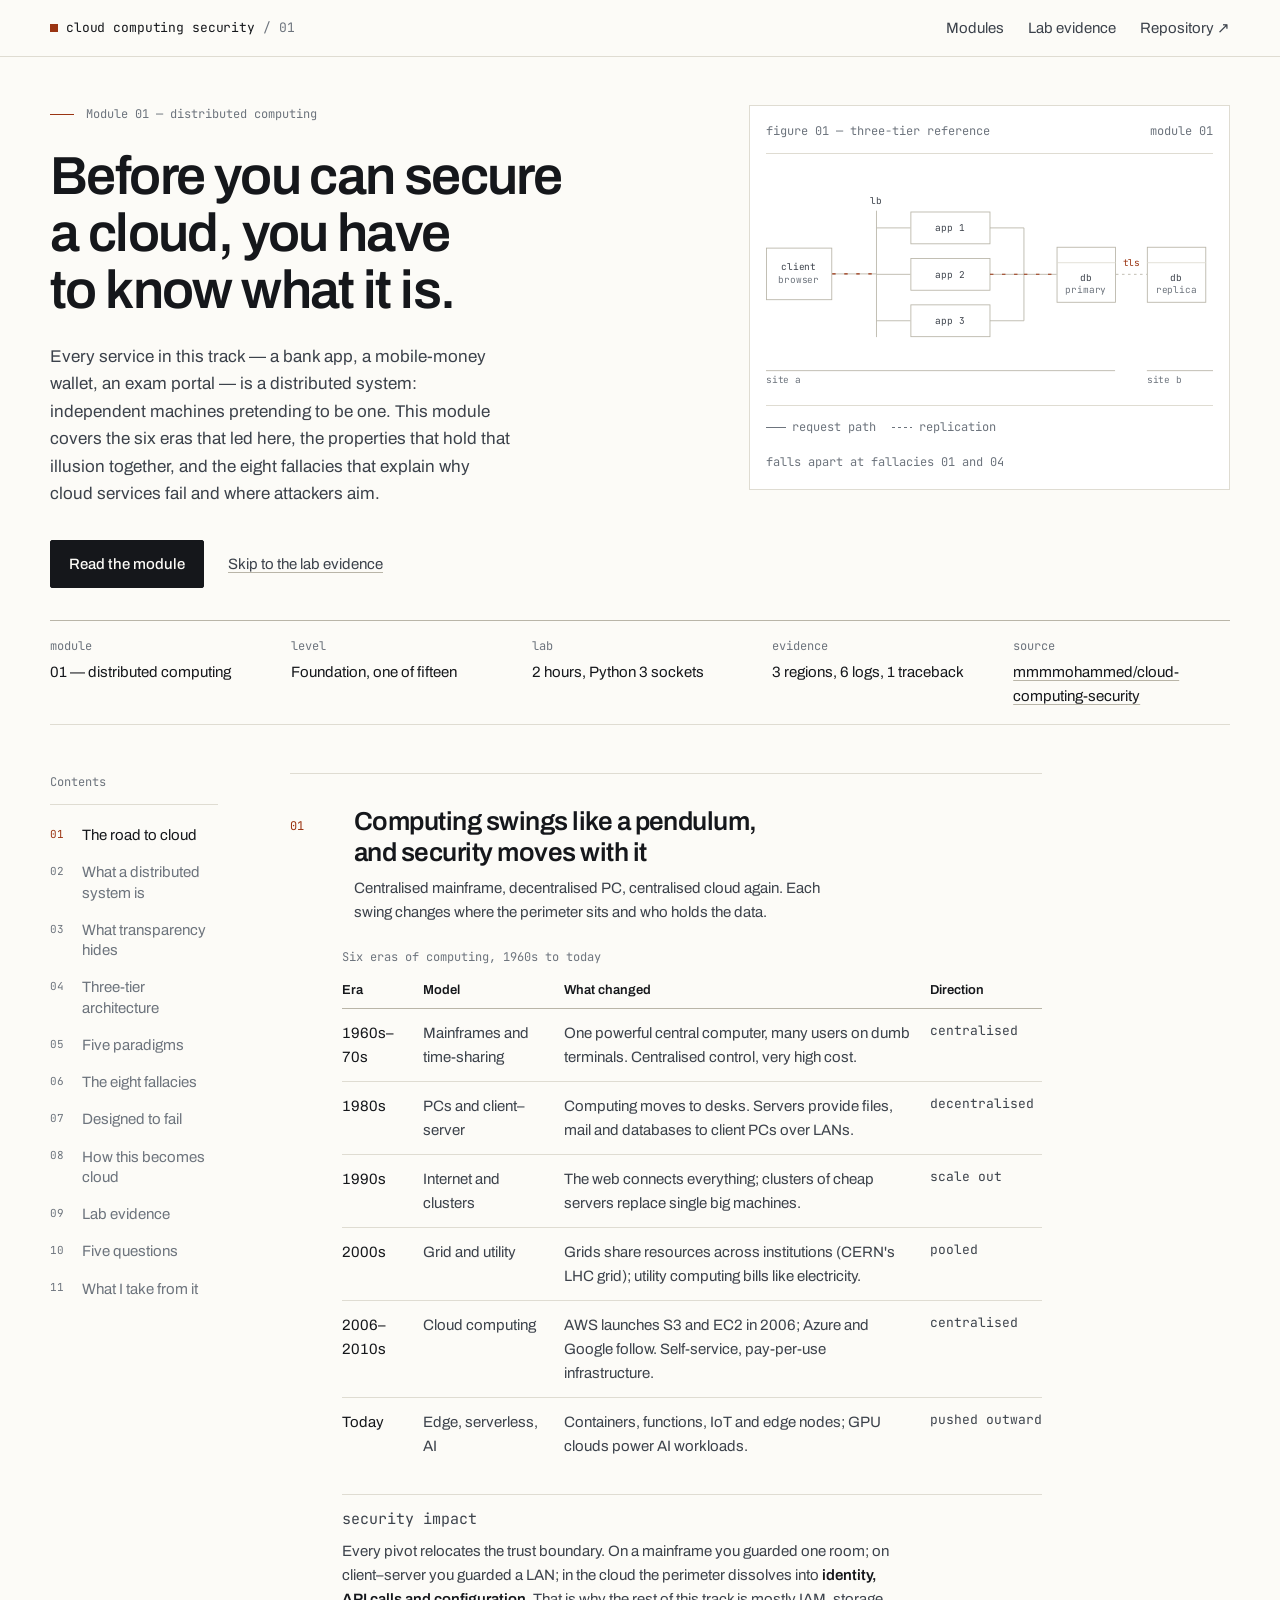
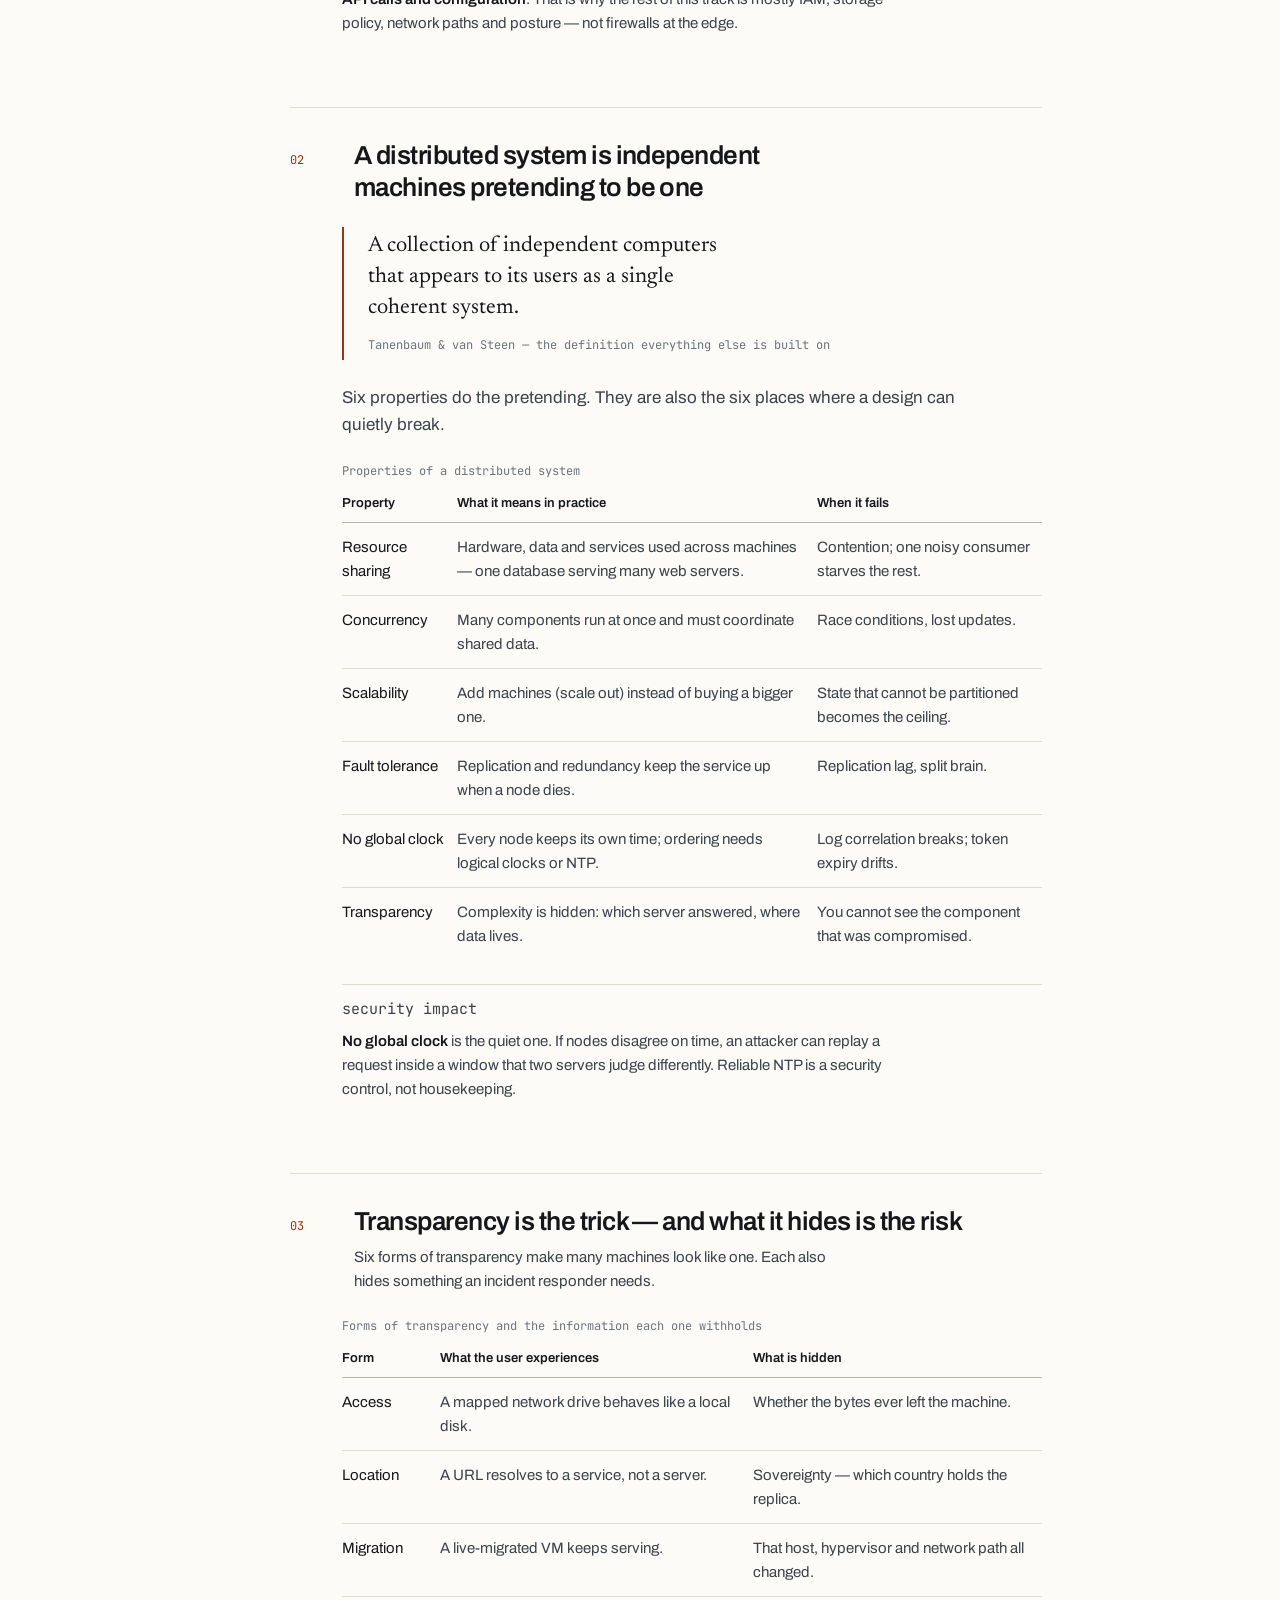
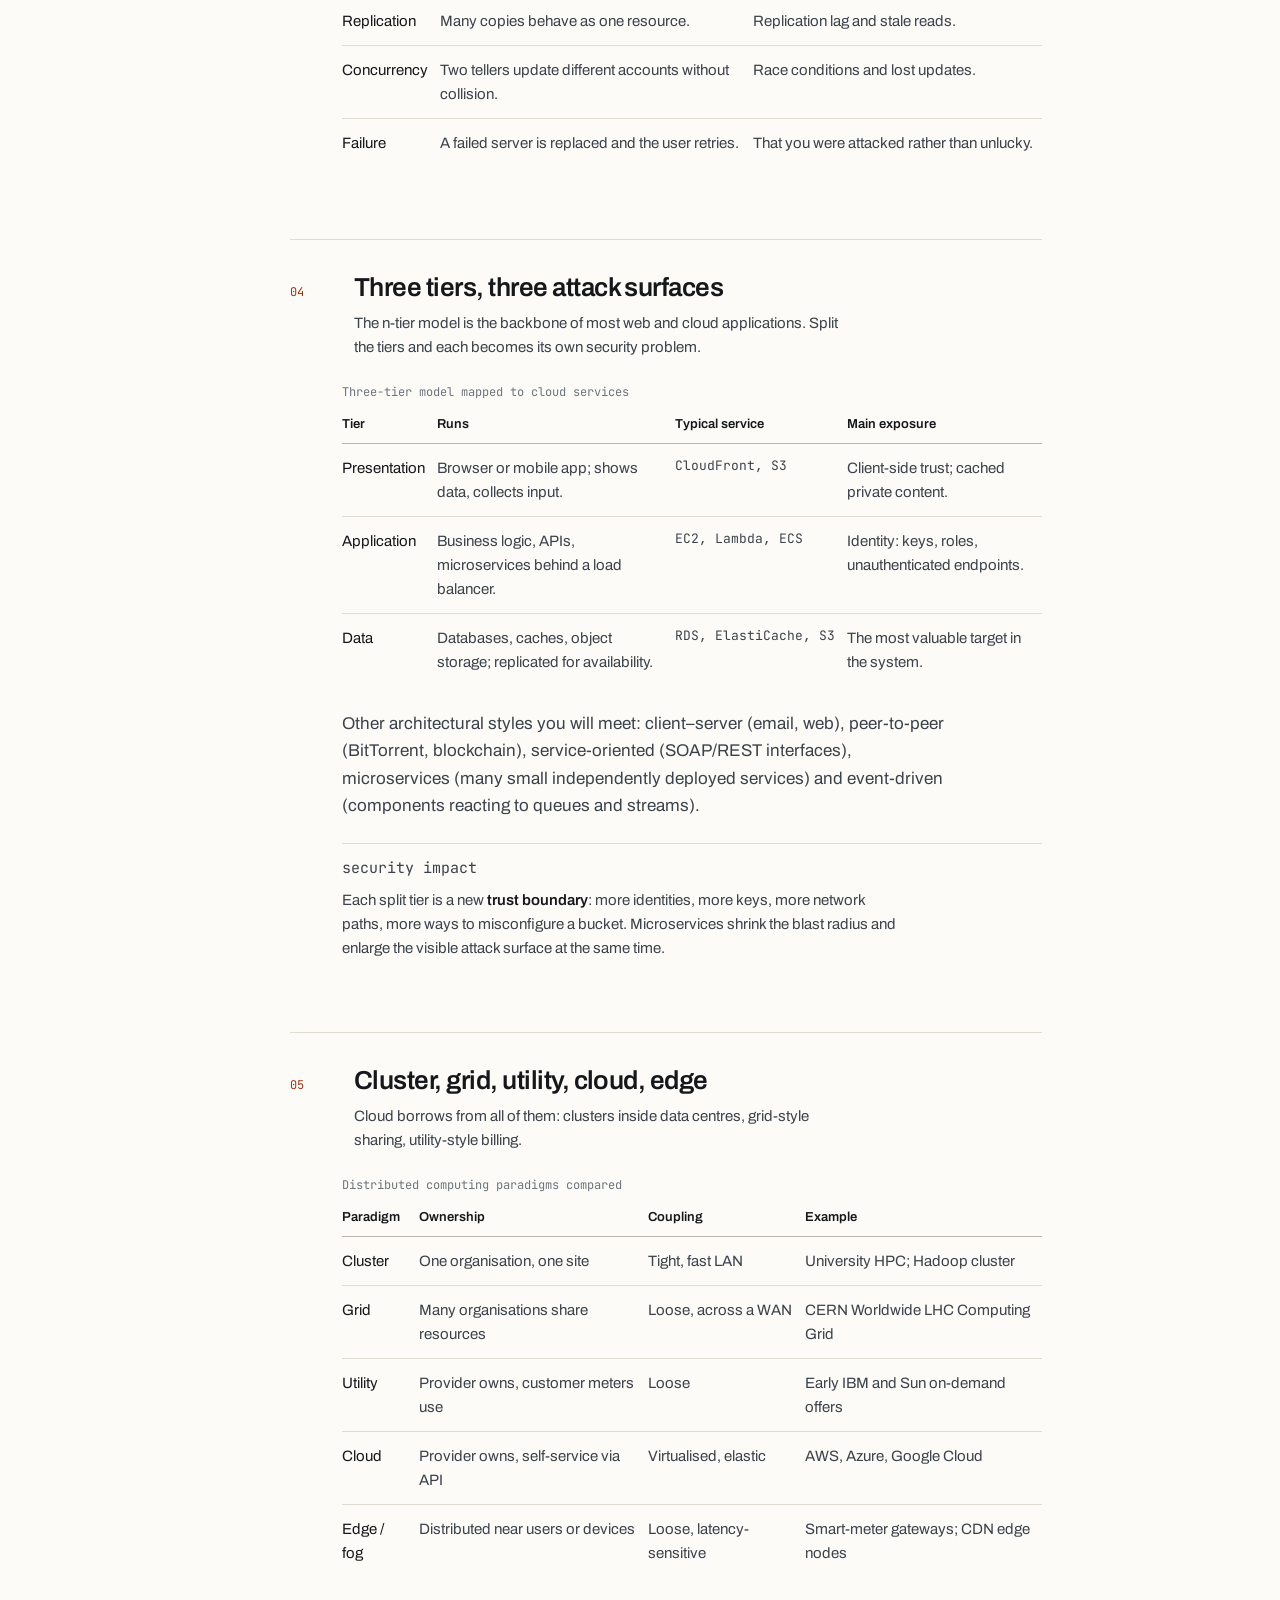
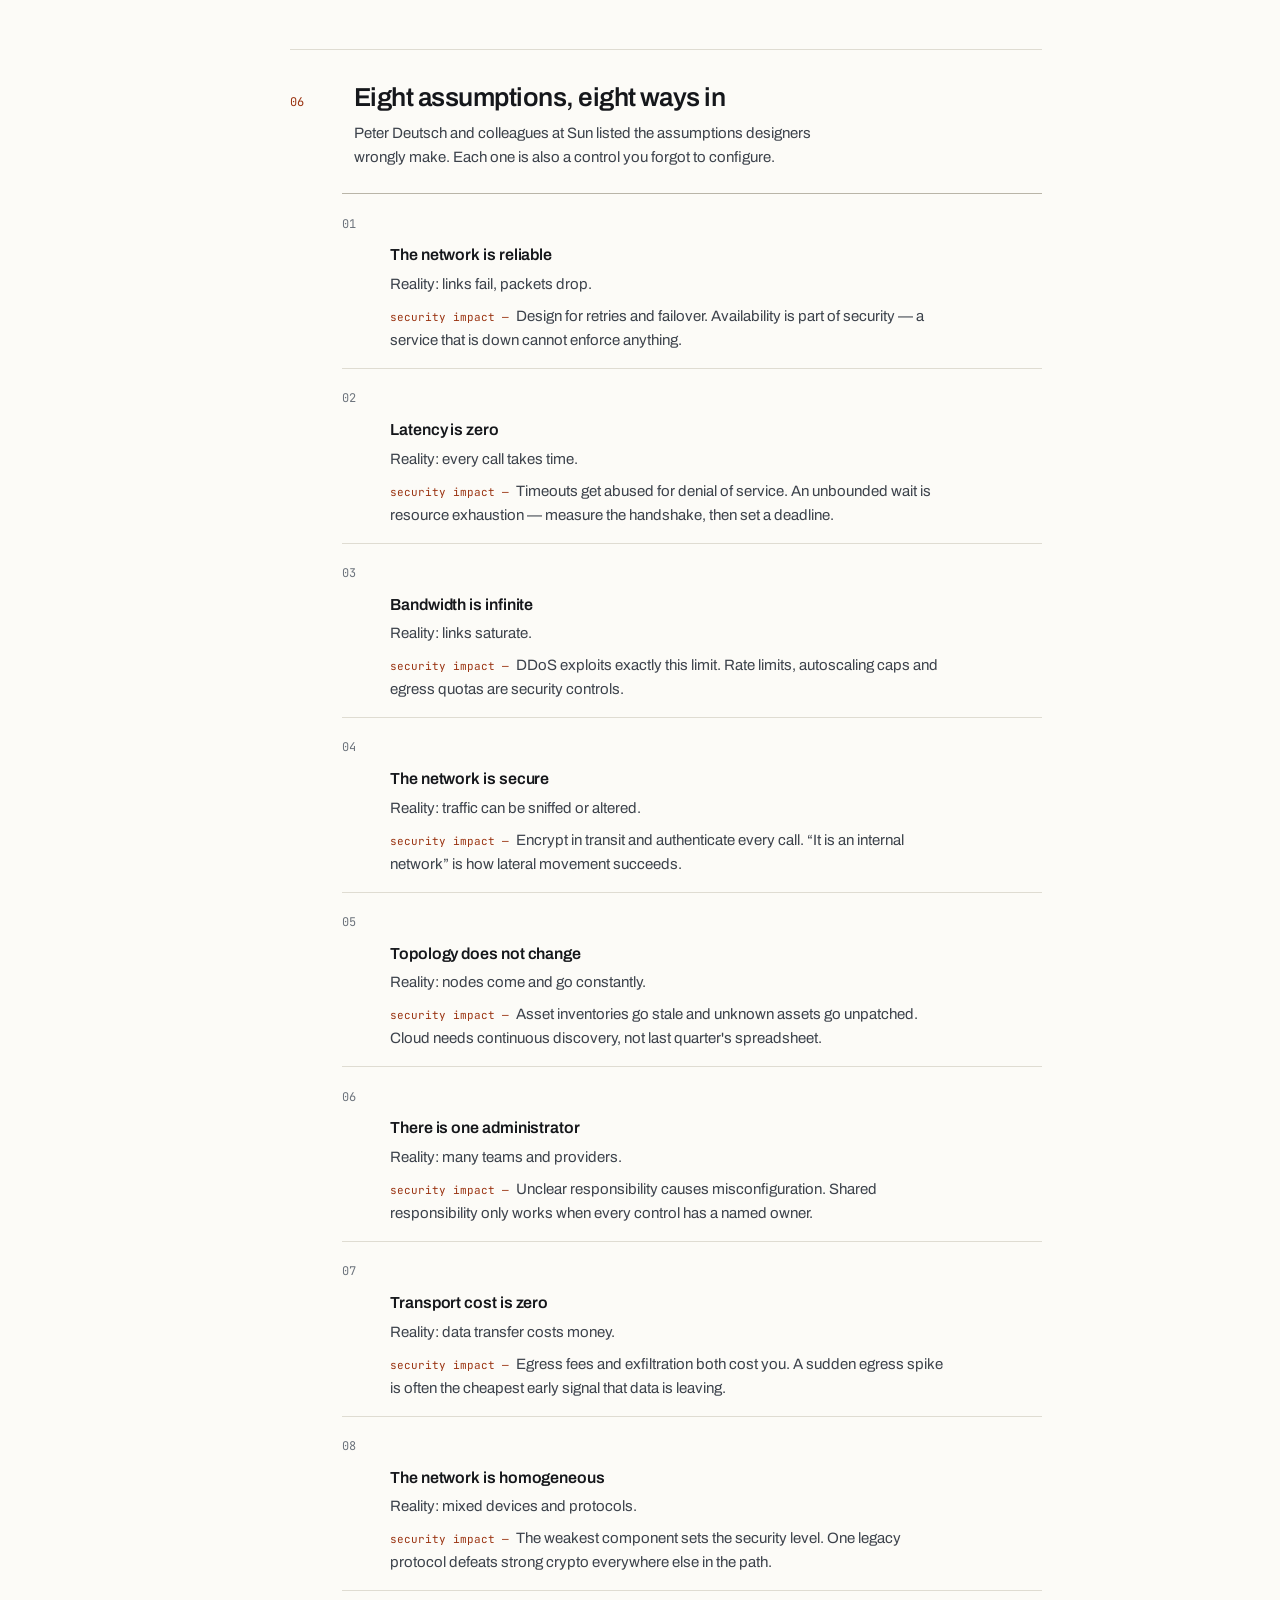
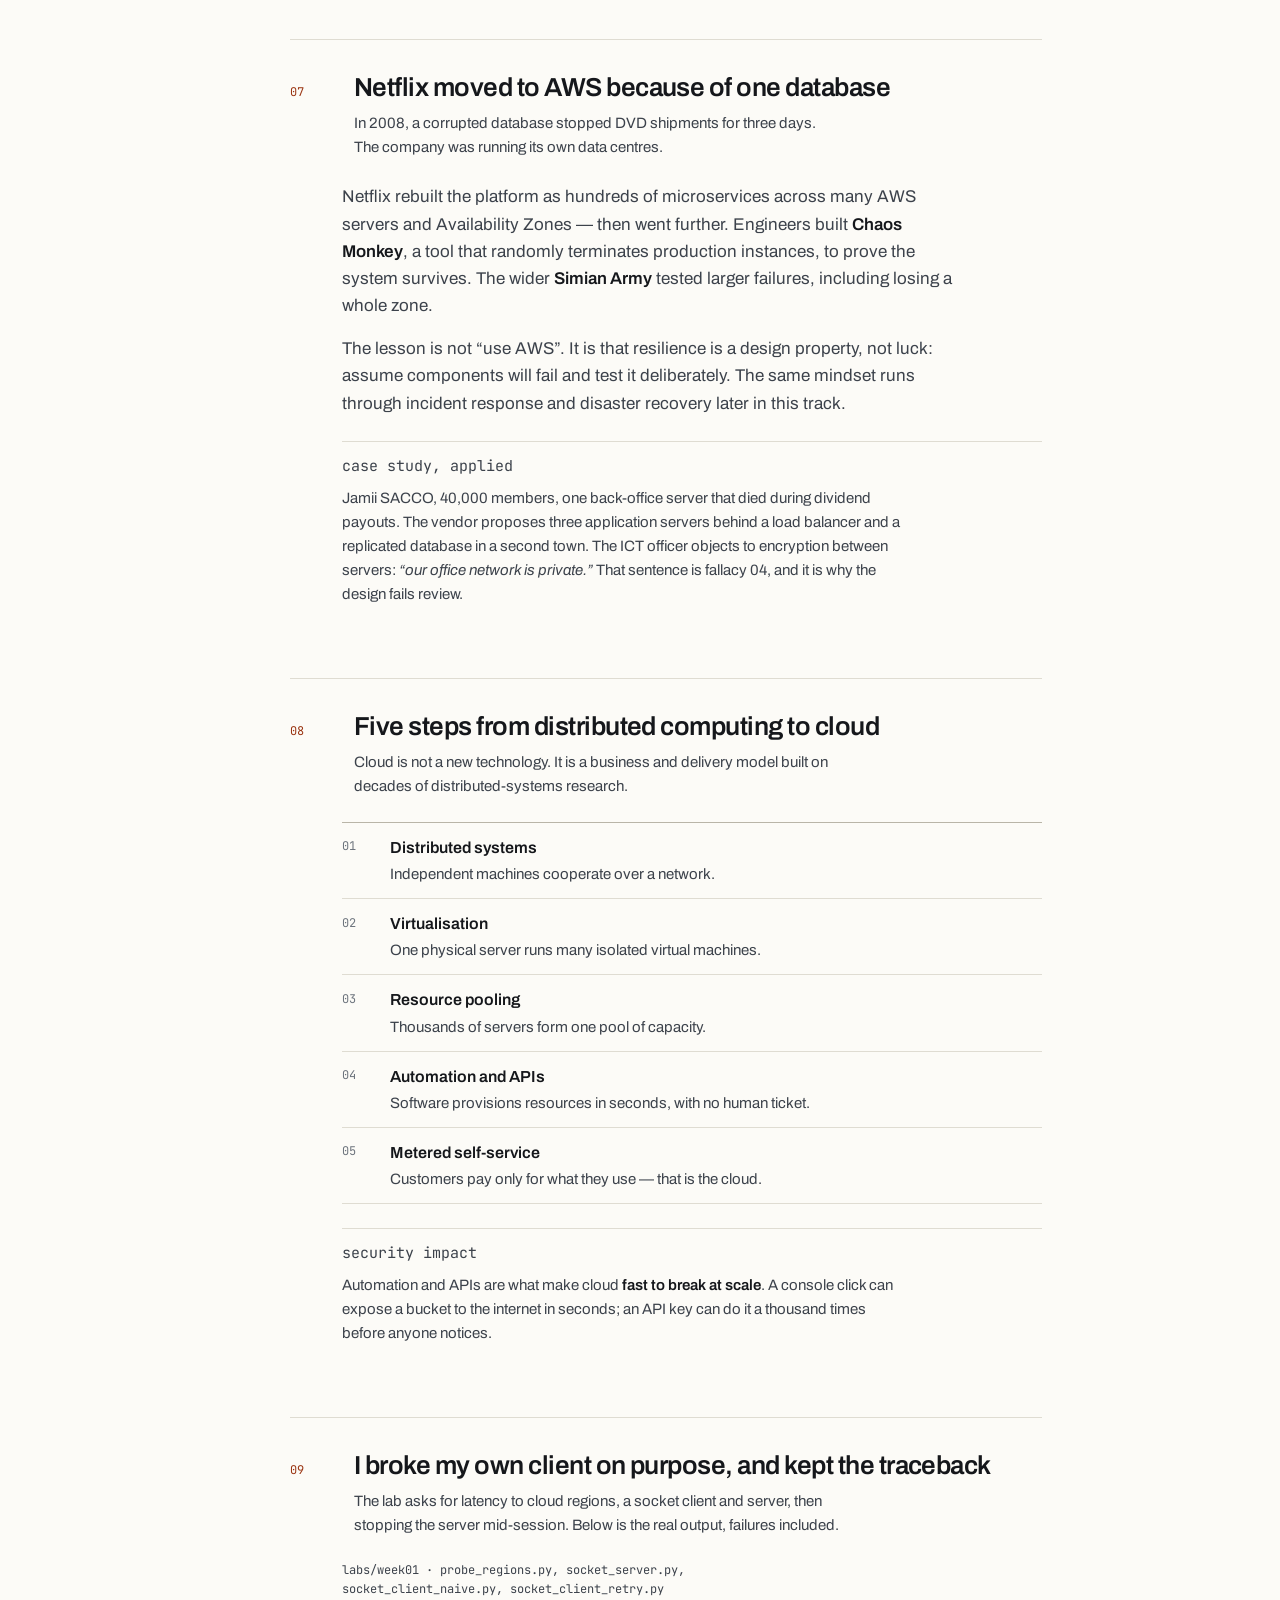
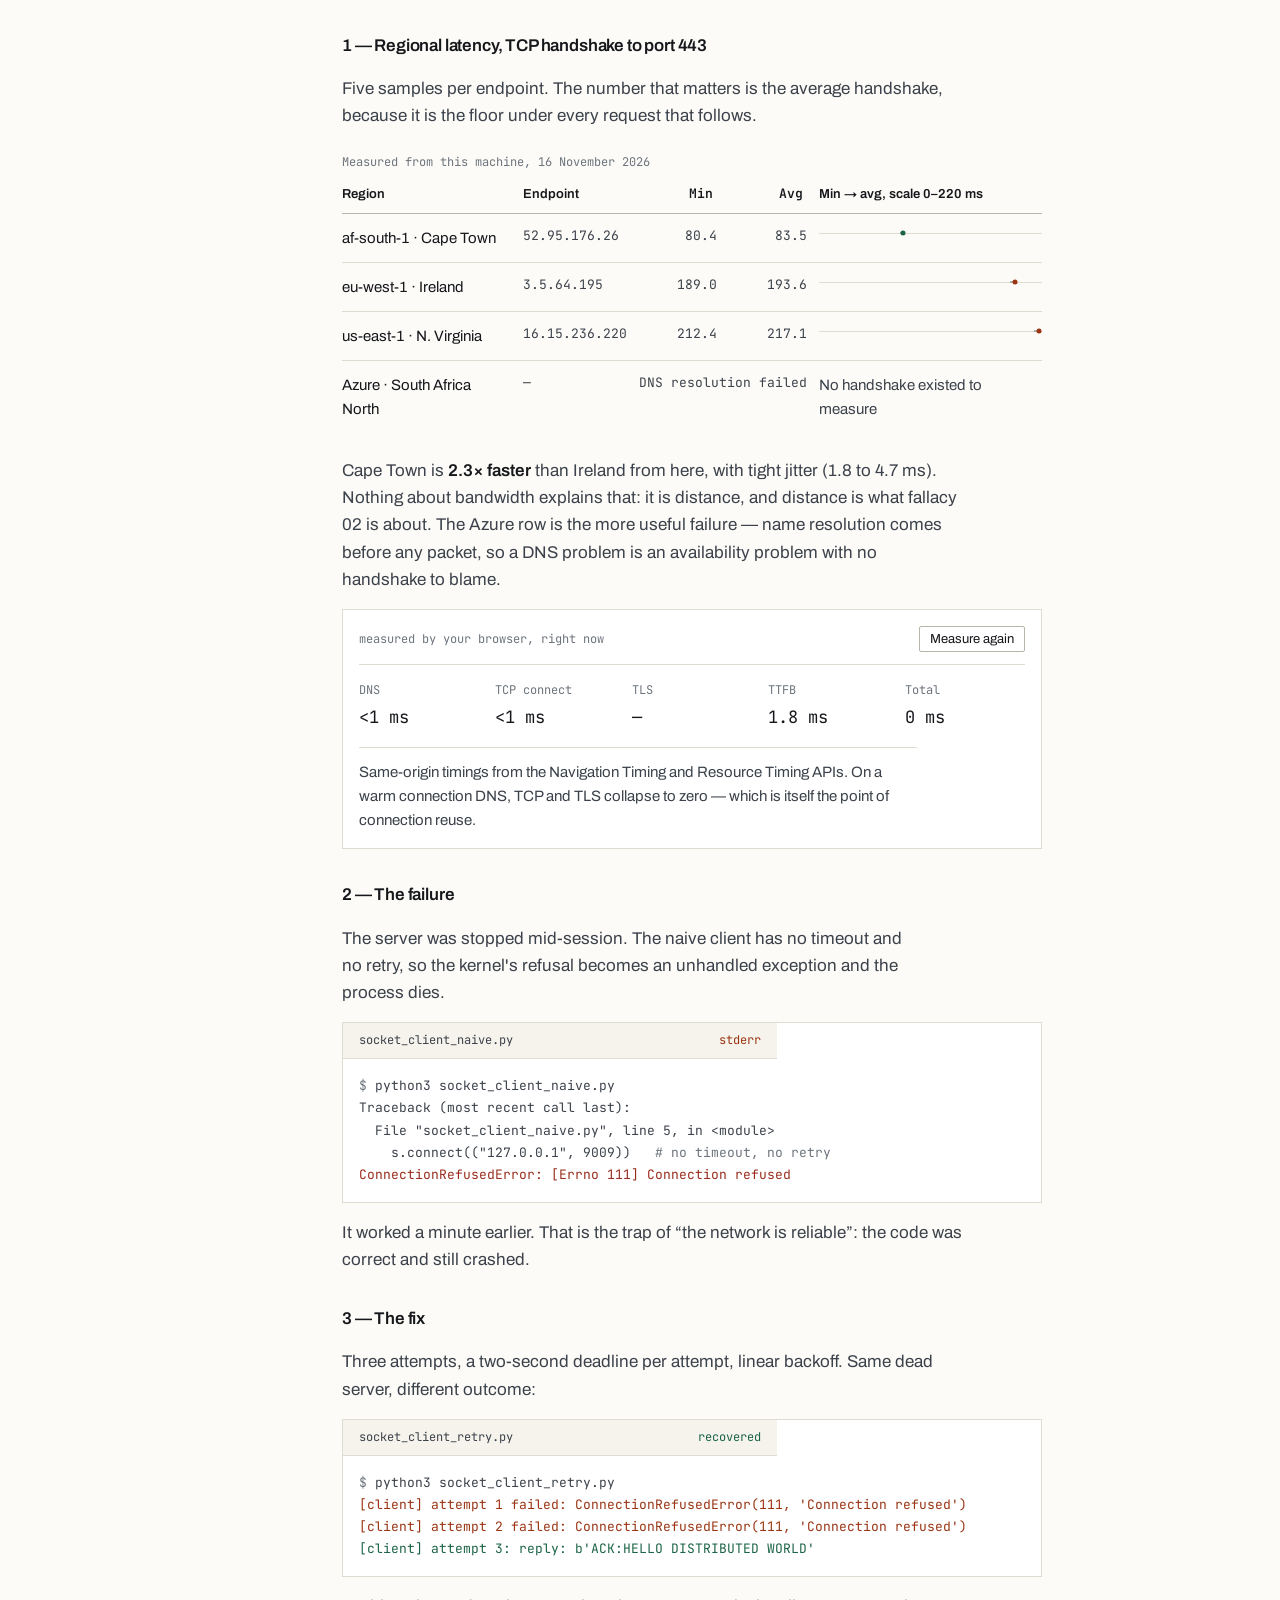
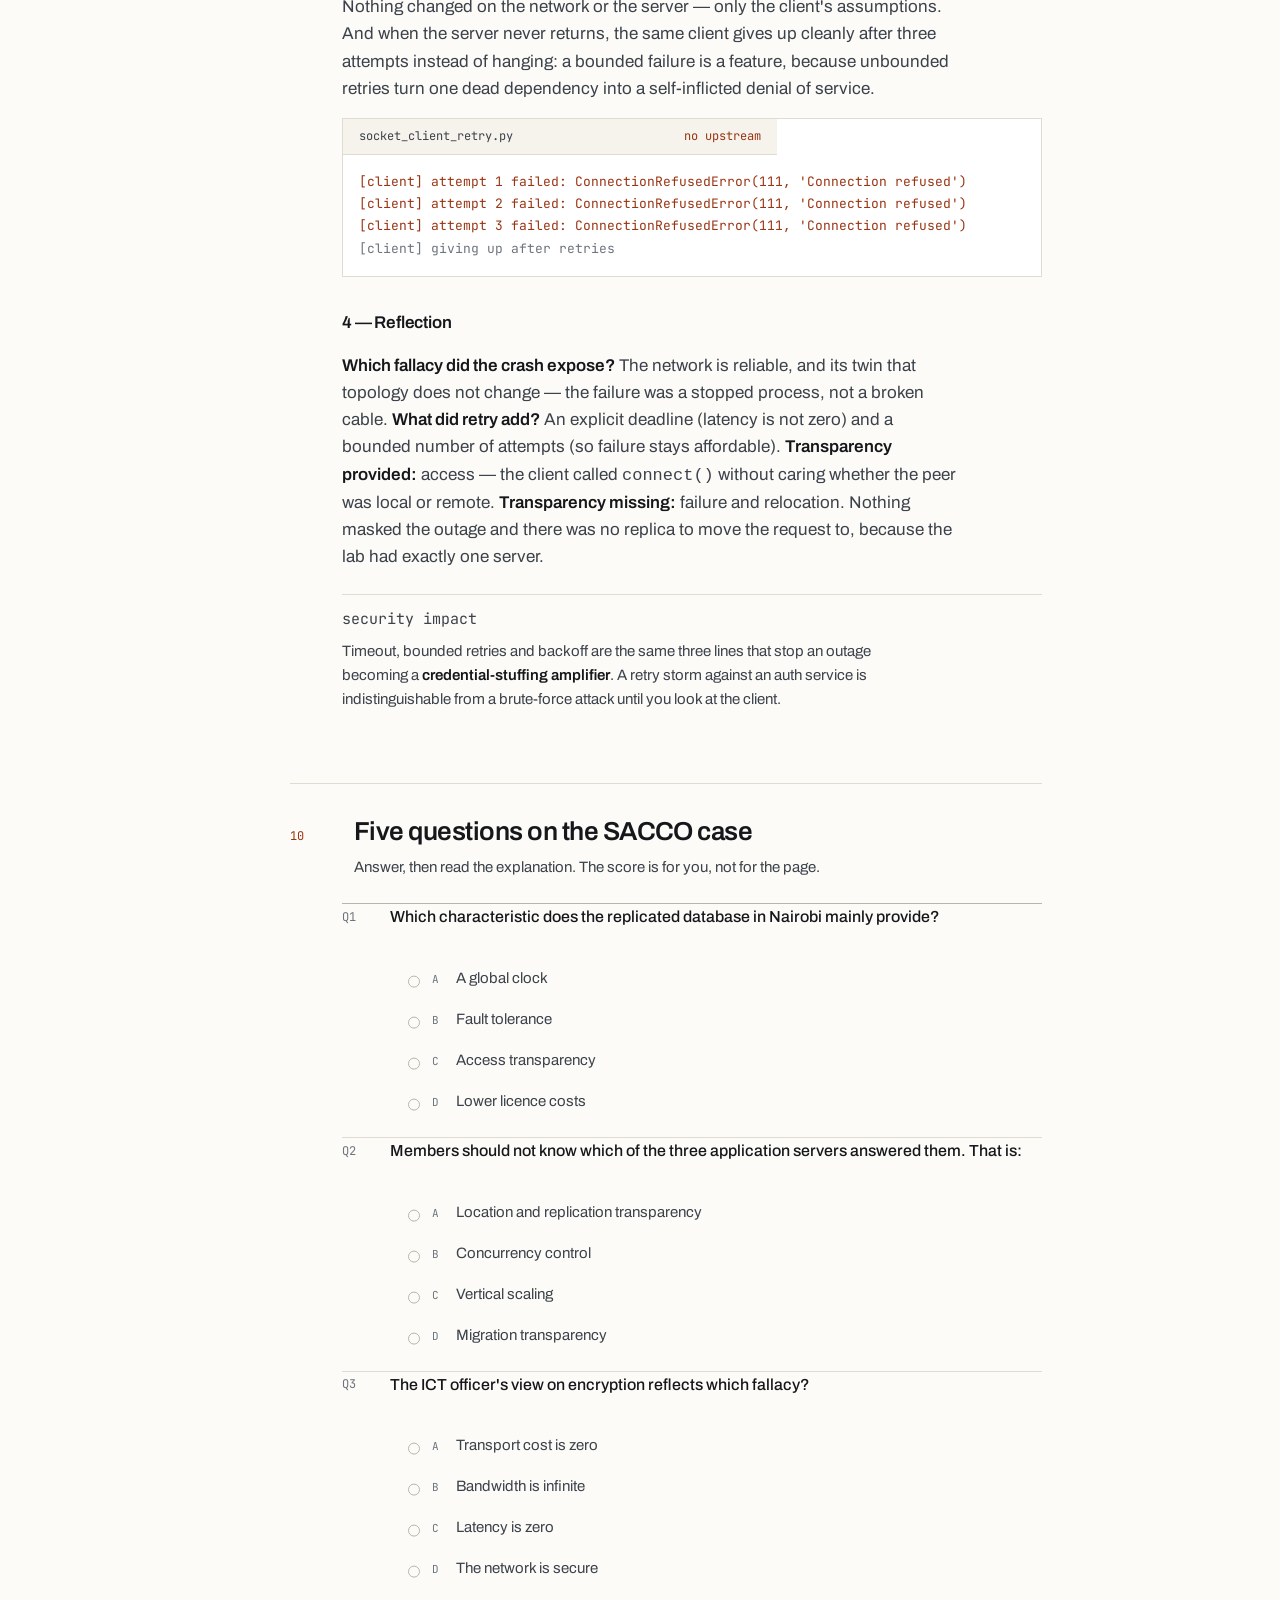
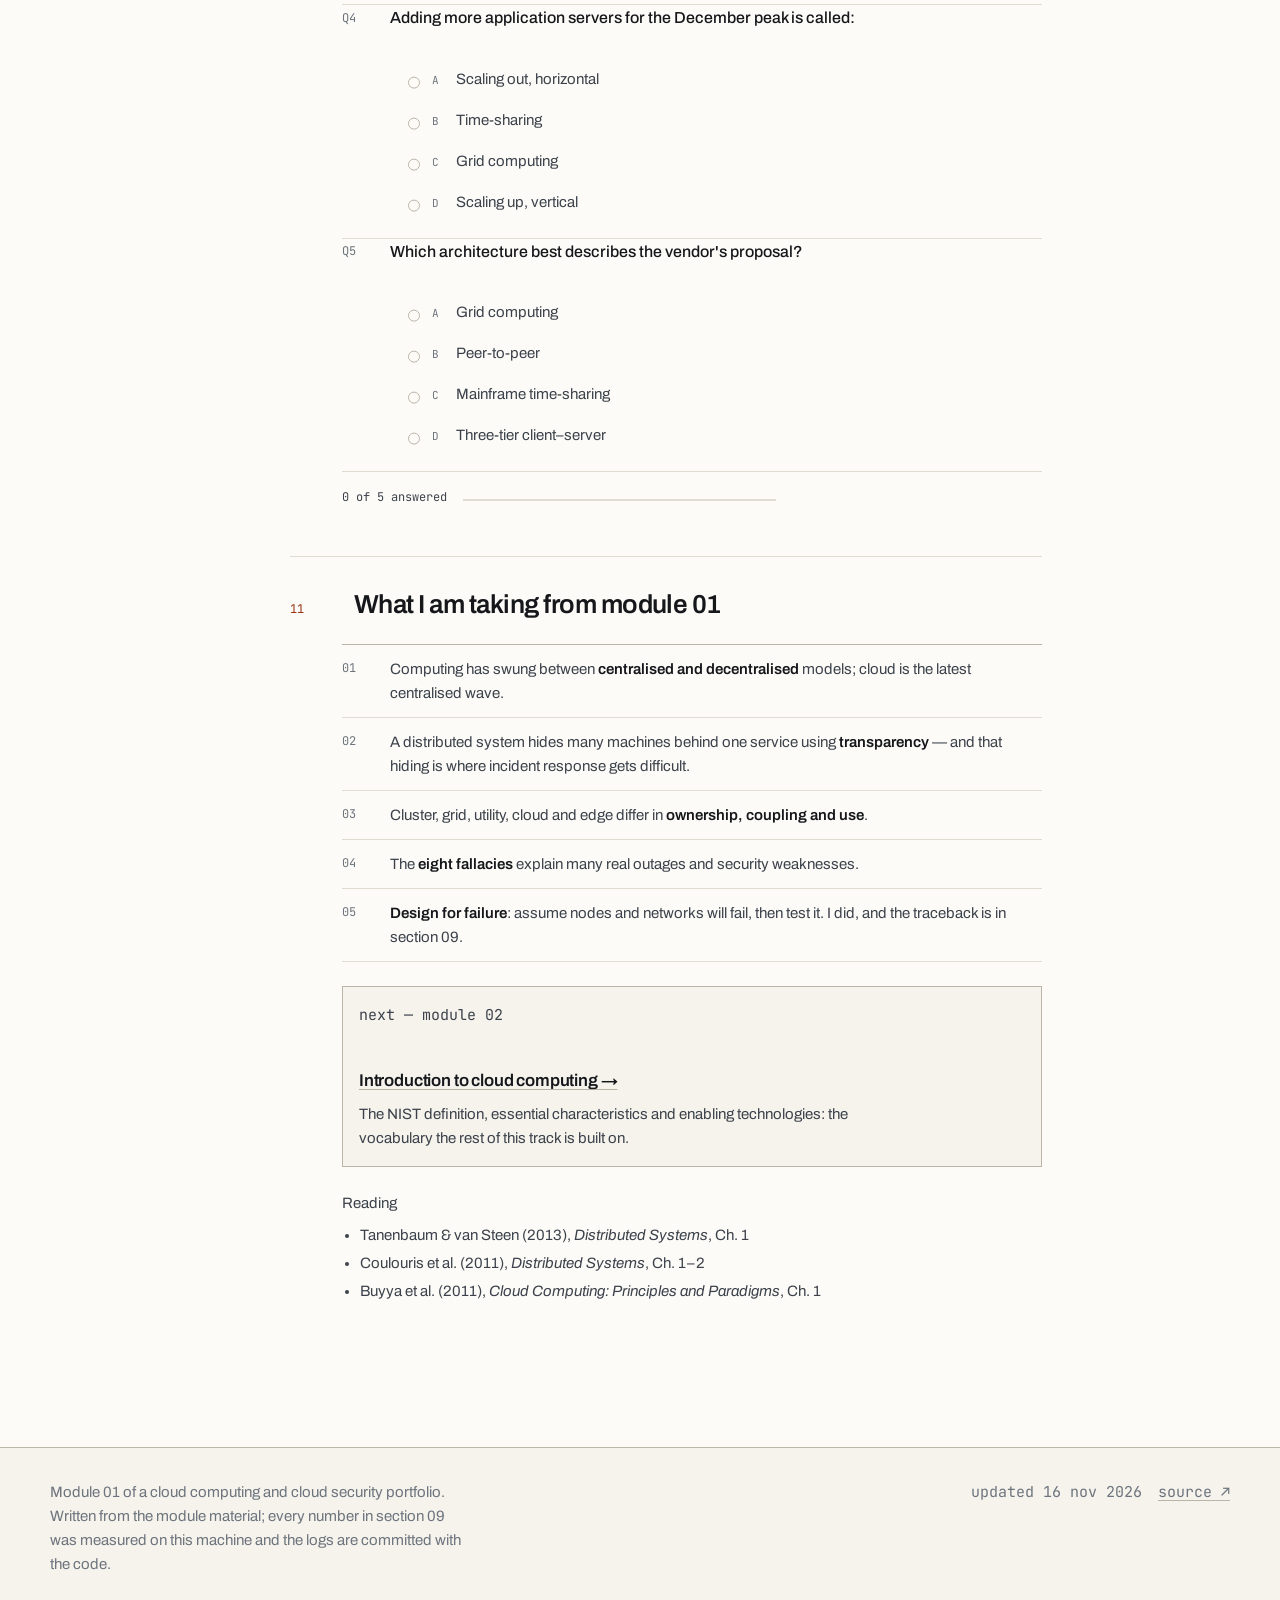
==== commit a1b663b7: "Add module 03 on service and deployment models The week is really about where the responsibility lin" ====
--- a/module-01/index.html
+++ b/module-01/index.html
@@ -818,7 +818,7 @@
           </div>
         </header>
         <div class="sec-body">
-          <form class="quiz" id="quiz">
+          <form class="quiz">
             <fieldset class="q" data-answer="B">
               <legend><span class="q__num">Q1</span>Which characteristic does the replicated database in Nairobi mainly provide?</legend>
               <div class="opts">
--- a/assets/css/styles.css
+++ b/assets/css/styles.css
@@ -1259,6 +1259,173 @@
 .pager a:hover { color: var(--accent); }
 .pager span { font-family: var(--mono); font-size: var(--fs-meta); color: var(--ink-3); }
 
+/* ------------------------------------------------------- module 03 pieces */
+
+/* ownership bars: one bar per model, filled segments = provider-managed */
+.ownbars {
+  border: 1px solid var(--rule);
+  background: var(--surface);
+  padding: var(--s4);
+}
+.ownbars__grid {
+  display: grid;
+  grid-template-columns: repeat(4, minmax(0, 1fr));
+  gap: var(--s3);
+  margin-top: var(--s3);
+}
+.ownbar__stack { display: grid; gap: 2px; }
+.seg {
+  display: block;
+  height: 13px;
+  border: 1px solid var(--rule-2);
+  background: transparent;
+}
+.seg--provider { background: var(--ink); border-color: var(--ink); }
+.ownbar__label {
+  display: flex;
+  justify-content: space-between;
+  gap: 0.3rem;
+  font-family: var(--mono);
+  font-size: var(--fs-meta);
+  color: var(--ink-3);
+  margin-top: var(--s2);
+}
+.ownbar__label span { color: var(--ink); }
+.ownbars__cap {
+  display: flex;
+  flex-wrap: wrap;
+  align-items: center;
+  gap: var(--s2) var(--s4);
+  border-top: 1px solid var(--rule);
+  margin-top: var(--s4);
+  padding-top: var(--s3);
+  font-size: var(--fs-meta);
+  color: var(--ink-3);
+}
+.ownbars__cap strong { color: var(--ink-2); font-weight: 500; }
+.legend-swatch {
+  width: 0.6rem;
+  height: 0.6rem;
+  border: 1px solid var(--rule-2);
+  display: inline-block;
+  flex: none;
+}
+.legend-swatch--fill { background: var(--ink); border-color: var(--ink); }
+
+/* the responsibility matrix */
+.stackfig {
+  border: 1px solid var(--rule);
+  background: var(--surface);
+  padding: var(--s4);
+  margin: var(--s5) 0;
+}
+.stack-controls { display: flex; flex-wrap: wrap; gap: var(--s2); margin-bottom: var(--s4); }
+.legend-item { display: inline-flex; align-items: center; gap: 0.4rem; }
+.chip-btn {
+  font: inherit;
+  font-size: var(--fs-small);
+  padding: 0.32rem 0.7rem;
+  background: transparent;
+  border: 1px solid var(--rule-2);
+  border-radius: 2px;
+  color: var(--ink-2);
+  cursor: pointer;
+  transition: background var(--t-fast) var(--ease), color var(--t-fast) var(--ease), border-color var(--t-fast) var(--ease);
+}
+.chip-btn:hover { border-color: var(--ink); color: var(--ink); }
+.chip-btn[aria-pressed="true"] { background: var(--ink); color: var(--paper); border-color: var(--ink); }
+
+.stack { width: 100%; border-collapse: collapse; font-size: var(--fs-small); }
+.stack thead th {
+  font-family: var(--mono);
+  font-size: var(--fs-meta);
+  font-weight: 400;
+  color: var(--ink-3);
+  text-align: center;
+  padding: 0 0 var(--s3);
+  border-bottom: 1px solid var(--rule-2);
+}
+.stack thead th:first-child { text-align: left; }
+.stack tbody th {
+  text-align: left;
+  font-weight: 500;
+  white-space: nowrap;
+  padding: var(--s2) var(--s3) var(--s2) 0;
+  border-bottom: 1px solid var(--rule);
+}
+.stack td { text-align: center; padding: var(--s2) 0; border-bottom: 1px solid var(--rule); }
+.own { display: inline-block; width: 0.7rem; height: 0.7rem; border: 1px solid var(--ink-3); }
+.own--provider { background: var(--ink); border-color: var(--ink); }
+
+.stack-legend {
+  display: flex;
+  gap: var(--s4);
+  flex-wrap: wrap;
+  font-size: var(--fs-meta);
+  color: var(--ink-3);
+  margin-top: var(--s3);
+}
+.stack-summary {
+  border-top: 1px solid var(--rule);
+  margin-top: var(--s3);
+  padding-top: var(--s3);
+  font-size: var(--fs-small);
+  color: var(--ink-2);
+  min-height: 2.9em;
+}
+
+/* focus one model at a time */
+.stackfig:not([data-focus="none"]) .stack td[data-col],
+.stackfig:not([data-focus="none"]) .stack th[data-col] { opacity: 0.3; }
+.stackfig[data-focus="onprem"] td[data-col="onprem"],
+.stackfig[data-focus="iaas"] td[data-col="iaas"],
+.stackfig[data-focus="paas"] td[data-col="paas"],
+.stackfig[data-focus="saas"] td[data-col="saas"] { opacity: 1; background: var(--accent-soft); }
+.stackfig[data-focus="onprem"] th[data-col="onprem"],
+.stackfig[data-focus="iaas"] th[data-col="iaas"],
+.stackfig[data-focus="paas"] th[data-col="paas"],
+.stackfig[data-focus="saas"] th[data-col="saas"] { opacity: 1; color: var(--accent); }
+
+/* per-model spec sheets */
+.modelspec { border-top: 1px solid var(--rule-2); margin-top: var(--s5); }
+.modelspec__row {
+  display: grid;
+  grid-template-columns: 4.5rem minmax(0, 1fr);
+  gap: var(--s4);
+  padding: var(--s4) 0;
+  border-bottom: 1px solid var(--rule);
+}
+.modelspec__label {
+  font-family: var(--mono);
+  font-size: var(--fs-meta);
+  color: var(--accent);
+  padding-top: 0.3em;
+}
+.modelspec h3 { font-size: 1rem; font-weight: 600; margin-bottom: var(--s2); }
+.modelspec .factlist > div { padding: var(--s1) 0; }
+
+/* neutral two-column lists */
+.split { display: grid; grid-template-columns: 1fr 1fr; gap: var(--s6); margin-top: var(--s5); }
+.split h3 {
+  font-size: 1rem;
+  padding-bottom: var(--s2);
+  border-bottom: 1px solid var(--rule-2);
+  margin-bottom: var(--s2);
+}
+.split ul { list-style: none; padding: 0; margin: 0; }
+.split li {
+  padding: var(--s2) 0;
+  border-bottom: 1px solid var(--rule);
+  font-size: var(--fs-small);
+  color: var(--ink-2);
+}
+
+@media (max-width: 720px) {
+  .split { grid-template-columns: 1fr; gap: var(--s5); }
+  .modelspec__row { grid-template-columns: 1fr; gap: var(--s1); }
+  .ownbars__grid { gap: var(--s2); }
+}
+
 /* --------------------------------------------------------------------- print */
 
 @media print {
